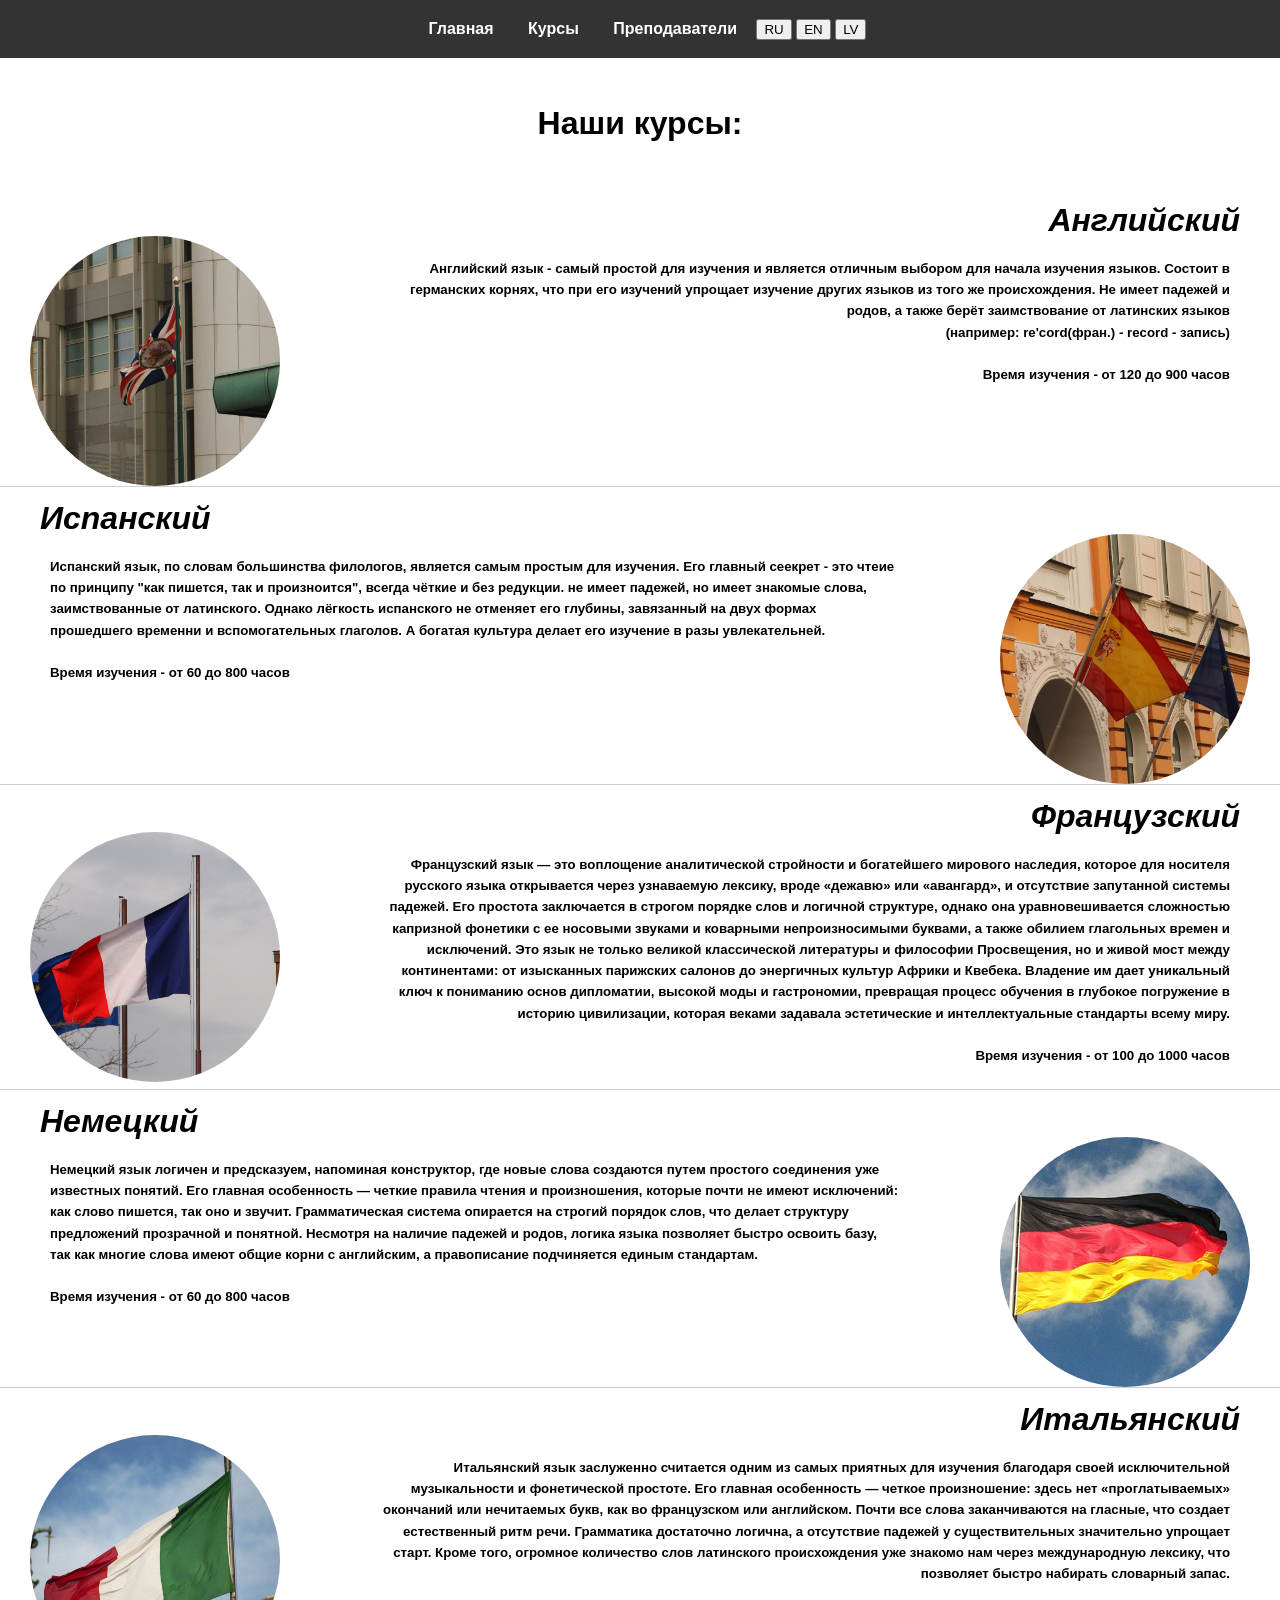
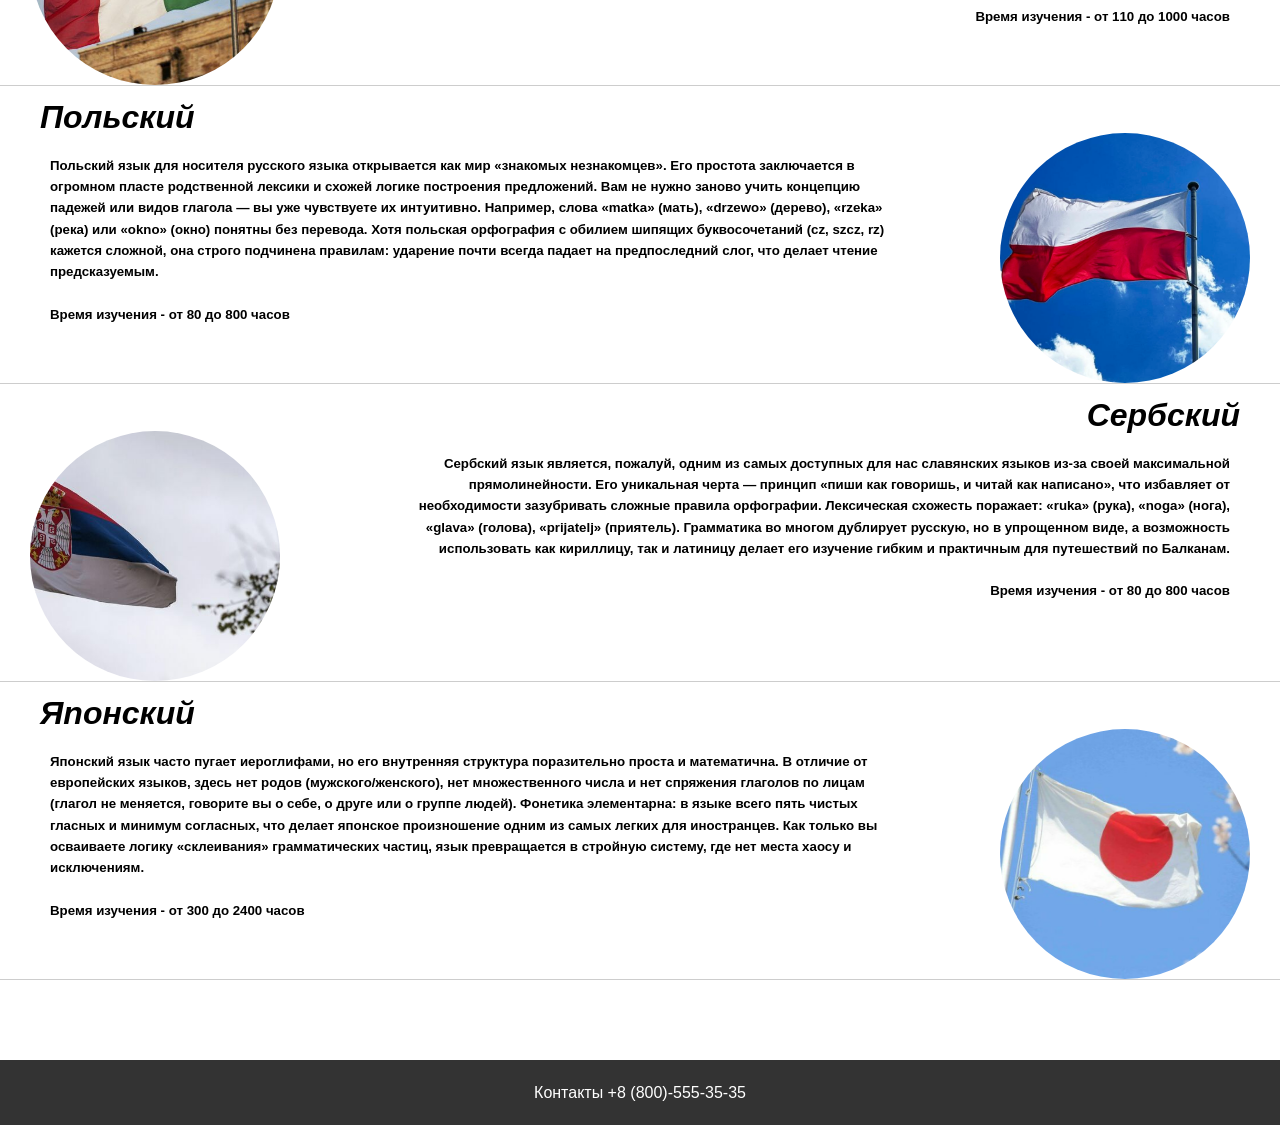
==== courses.html @ d9ff4a25 "new js files" ====
<!DOCTYPE html>
<html lang="en">
<head>
    <meta charset="UTF-8">
    <title>Курсы</title>
    <link rel="stylesheet" href="styles/style.css">
</head>
<body>
    <script src="lang.js"></script>
    <header>
            <a href="index.html" data-lang-key="main">Главная</a>
            <a href="courses.html" data-lang-key="courses">Курсы</a>
            <a href="teachers.html" data-lang-key="teach">Преподаватели</a>
            <button onclick="changeLanguage('ru')">RU</button>
            <button onclick="changeLanguage('en')">EN</button>
            <button onclick="changeLanguage('lv')">LV</button>
    </header>
    <div class="mainCourse">
        <h1 data-lang-key="our_course">Наши курсы:</h1>

        <div class="course-lang">
            <p class="eng-para" data-lang-key="eng_c">Английский</p>
            <div class="r-img-flag">
                <img src="styles/britain-flag.jpg">
                <h5>Английский язык - самый простой для изучения и является отличным выбором для начала изучения языков. Состоит в германских корнях, что при его изучений упрощает изучение других языков из того же происхождения. Не имеет падежей и родов, а также берёт заимствование от латинских языков<br>(например: re'cord(фран.) - record - запись) 
                    <br><br>Время изучения - от 120 до 900 часов
                </h5>
            </div>
        </div>

        <div class="course-lang">
            <p class="span-para" data-lang-key="spa_c">Испанский</p>
            <div class="l-img-flag">
                <h5>Испанский язык, по словам большинства филологов, является самым простым для изучения. Его главный сеекрет - это чтеие по принципу "как пишется, так и произноится", всегда чёткие и без редукции. не имеет падежей, но имеет знакомые слова, заимствованные от латинского. Однако лёгкость испанского не отменяет его глубины, завязанный на двух формах прошедшего временни и вспомогательных глаголов. А богатая культура делает его изучение в разы увлекательней.
                    <br><br> Время изучения - от 60 до 800 часов 
                </h5>
                <img src="styles/spain-flag.jpg">
            </div>
        </div>

        <div class="course-lang">
            <p class="eng-para" data-lang-key="fra_c">Французский</p>
            <div class="r-img-flag">
                <img src="styles/french-flag.jpg">
                <h5>Французский язык — это воплощение аналитической стройности и богатейшего мирового наследия, которое для носителя русского языка открывается через узнаваемую лексику, вроде «дежавю» или «авангард», и отсутствие запутанной системы падежей. Его простота заключается в строгом порядке слов и логичной структуре, однако она уравновешивается сложностью капризной фонетики с ее носовыми звуками и коварными непроизносимыми буквами, а также обилием глагольных времен и исключений. Это язык не только великой классической литературы и философии Просвещения, но и живой мост между континентами: от изысканных парижских салонов до энергичных культур Африки и Квебека. Владение им дает уникальный ключ к пониманию основ дипломатии, высокой моды и гастрономии, превращая процесс обучения в глубокое погружение в историю цивилизации, которая веками задавала эстетические и интеллектуальные стандарты всему миру.
                    <br><br>Время изучения - от 100 до 1000 часов
                </h5>
            </div>
        </div>
<!-- добавленны фото и описание -Бодя -->
                <div class="course-lang">
            <p class="span-para" data-lang-key="ger_c">Немецкий</p>
            <div class="l-img-flag">
                <h5>Немецкий язык логичен и предсказуем, напоминая конструктор, где новые слова создаются путем простого соединения уже известных понятий. Его главная особенность — четкие правила чтения и произношения, которые почти не имеют исключений: как слово пишется, так оно и звучит. Грамматическая система опирается на строгий порядок слов, что делает структуру предложений прозрачной и понятной. Несмотря на наличие падежей и родов, логика языка позволяет быстро освоить базу, так как многие слова имеют общие корни с английским, а правописание подчиняется единым стандартам.
                    <br><br> Время изучения - от 60 до 800 часов 
                </h5>
                <img src="styles/german-flag.jpg">
            </div>
        </div>

        <div class="course-lang">
            <p class="eng-para" data-lang-key="ita_c">Итальянский</p>
            <div class="r-img-flag">
                <img src="styles/italian-flag.jpg">
                <h5>Итальянский язык заслуженно считается одним из самых приятных для изучения благодаря своей исключительной музыкальности и фонетической простоте. Его главная особенность — четкое произношение: здесь нет «проглатываемых» окончаний или нечитаемых букв, как во французском или английском. Почти все слова заканчиваются на гласные, что создает естественный ритм речи. Грамматика достаточно логична, а отсутствие падежей у существительных значительно упрощает старт. Кроме того, огромное количество слов латинского происхождения уже знакомо нам через международную лексику, что позволяет быстро набирать словарный запас.
                    <br><br>Время изучения - от 110 до 1000 часов
                </h5>
            </div>
        </div>
                </div>

                <div class="course-lang">
            <p class="span-para" data-lang-key="pol_c">Польский</p>
            <div class="l-img-flag">
                <h5>Польский язык для носителя русского языка открывается как мир «знакомых незнакомцев». Его простота заключается в огромном пласте родственной лексики и схожей логике построения предложений. Вам не нужно заново учить концепцию падежей или видов глагола — вы уже чувствуете их интуитивно. Например, слова «matka» (мать), «drzewo» (дерево), «rzeka» (река) или «okno» (окно) понятны без перевода. Хотя польская орфография с обилием шипящих буквосочетаний (cz, szcz, rz) кажется сложной, она строго подчинена правилам: ударение почти всегда падает на предпоследний слог, что делает чтение предсказуемым.
                    <br><br> Время изучения - от 80 до 800 часов 
                </h5>
                <img src="styles/polish-flag.jpg">
            </div>
        </div>

                <div class="course-lang">
            <p class="eng-para" data-lang-key="ser_c">Сербский</p>
            <div class="r-img-flag">
                <img src="styles/serbian-flag.jpg">
                <h5>Сербский язык является, пожалуй, одним из самых доступных для нас славянских языков из-за своей максимальной прямолинейности. Его уникальная черта — принцип «пиши как говоришь, и читай как написано», что избавляет от необходимости зазубривать сложные правила орфографии. Лексическая схожесть поражает: «ruka» (рука), «noga» (нога), «glava» (голова), «prijatelj» (приятель). Грамматика во многом дублирует русскую, но в упрощенном виде, а возможность использовать как кириллицу, так и латиницу делает его изучение гибким и практичным для путешествий по Балканам.
                    <br><br>Время изучения - от 80 до 800 часов
                </h5>
            </div>
        </div>

        <div class="course-lang">
            <p class="span-para" data-lang-key="jap_c">Японский</p>
            <div class="l-img-flag">
                <h5>Японский язык часто пугает иероглифами, но его внутренняя структура поразительно проста и математична. В отличие от европейских языков, здесь нет родов (мужского/женского), нет множественного числа и нет спряжения глаголов по лицам (глагол не меняется, говорите вы о себе, о друге или о группе людей). Фонетика элементарна: в языке всего пять чистых гласных и минимум согласных, что делает японское произношение одним из самых легких для иностранцев. Как только вы осваиваете логику «склеивания» грамматических частиц, язык превращается в стройную систему, где нет места хаосу и исключениям.
                    <br><br> Время изучения - от 300 до 2400 часов 
                </h5>
                <img src="styles/japan-flag.jpg">
            </div>
        </div>
    </div>

    <footer data-lang-key="contact">
        Контакты +8 (800)-555-35-35
    </footer>
</body>
</html>
---- styles/style.css ----
/* Базовые настройки */
body {
  font-family: "Segoe UI", Tahoma, Geneva, Verdana, sans-serif;
  margin: 0;
  line-height: 1.6;
}

/* Шапка */
header {
  background-color: #333;
  padding: 1rem;
  text-align: center;
}

header a {
  color: white;
  text-decoration: none;
  margin: 0 15px;
  font-weight: bold;
}

header a:hover {
  color: #ffcc00; /* Цвет при наведении */
}

/* Заголовок */
h1 {
  text-align: center;
  margin: 40px 0;
}

/* Сетка курсов */
main {
  max-width: 1200px;
  margin: 0 auto;
  padding: 20px;
}

.main-courses {
  display: grid;
  /* repeat(auto-fit...) — это круто, но добавим управление высотой строк */
  grid-template-columns: repeat(auto-fit, minmax(250px, 1fr)); 
  grid-auto-rows: 1fr; /* Это заставит все карточки в ряду быть одной высоты */
  gap: 20px;
  margin-bottom: 20px;
}

.course {
  background: #f4f4f4;
  border: 1px solid #ddd;
  border-radius: 8px;
  padding: 20px;
  text-align: center;
  transition: transform 0.2s;
  display: flex;
  flex-direction: column;
}

.course:hover {
  transform: translateY(-5px);
  box-shadow: 0 5px 15px rgba(0, 0, 0, 0.1);
}

/* класс кнопок смены языка(не используется) -Бодя*/

/* .langs {
  text-align: right;
} */

/* Футер */
footer {
  background: #333;
  color: white;
  text-align: center;
  padding: 20px;
  margin-top: 80px;
}

/* Контейнер для всех учителей */
.course-teachers {
  display: flex;
  flex-wrap: wrap; /* Чтобы карточки переносились на новую строку */
  justify-content: center;
  gap: 30px;
  padding: 20px;
}

/* Сама карточка */
.teacher {
  background: #fff;
  border: 1px solid #eee;
  border-radius: 12px;
  width: 280px;
  overflow: hidden; /* Чтобы скруглить углы у картинки внутри */
  box-shadow: 0 4px 6px rgba(0, 0, 0, 0.05);
  text-align: center;
  transition: 0.3s;
}

.teacher:hover {
  box-shadow: 0 10px 20px rgba(0, 0, 0, 0.1);
}

/* использовался такой атрибут для фотографии преподавателей -Бодя */
.teacher-photo img {
  width: 170px;
  height: 170px;
  margin-top: 20px;
  border-radius: 50%;
  object-fit: cover;
}

.teacher-info {
  padding: 15px;
}

.specialty {
  color: #007bff;
  font-weight: bold;
  margin: 5px 0;
}
/* описание преподавателя -Бодя */
.bio {
  margin-bottom: 10px;
  font-size: 11pt;
}

/* доп. информация(стаж) -Бодя */
.add-bio{
  color: #7c7c7c;
  font-size: 10pt;
  font-style: italic;
  margin-bottom: 20px;
}
.btn-contact {
  background-color: #333;
  color: white;
  border: none;
  padding: 10px 20px;
  border-radius: 5px;
  cursor: pointer;
  margin-top: 10px;
  background-color: #ffffff;
}

.btn-contact:hover {
  background-color: #555;
}

.course-button {
  margin-top: auto;
  align-self: center; 
  display: inline-block; 
  padding: 10px 20px;
  box-shadow: 5px 5px 5px rgba(0, 0, 0, 0.3);
}

.r-img-flag img{
  width: 250px;
  height: 250px;
  border-radius: 200px;
  object-fit: cover;
}

.l-img-flag img{
  width: 250px;
  height: 250px;
  border-radius: 200px;
  object-fit: cover;
}


.eng-para{
  font: italic normal bold 32px/1 "Roboto", sans-serif;
  text-align: right;
  padding-right: 40px;
  margin: 0;
}

.r-img-flag {
  display:flex;
  padding-left: 30px;
}

.l-img-flag {
  display: flex;
  justify-content: flex-end;
  padding-right: 30px;
}

.r-img-flag h5{
  padding: 0px 50px 0px 100px;
  text-align: right;
  
}

.l-img-flag h5{
  padding: 0px 100px 0px 50px;
  text-align: left;
}

.span-para{  
  font: italic normal bold 32px/1 "Roboto", sans-serif;
  text-align: left;
  padding-left: 40px;
  margin: 0;
}

.course-lang{
  padding: bottom 15px;
  padding-top: 15px;
  border-bottom: 1px solid #cdcdcd;
  transform: scale(1);
  transition: 0.5s;
}
.course-lang:hover{
  border-bottom: 1px solid white;
  transform: scale(0.97);
}
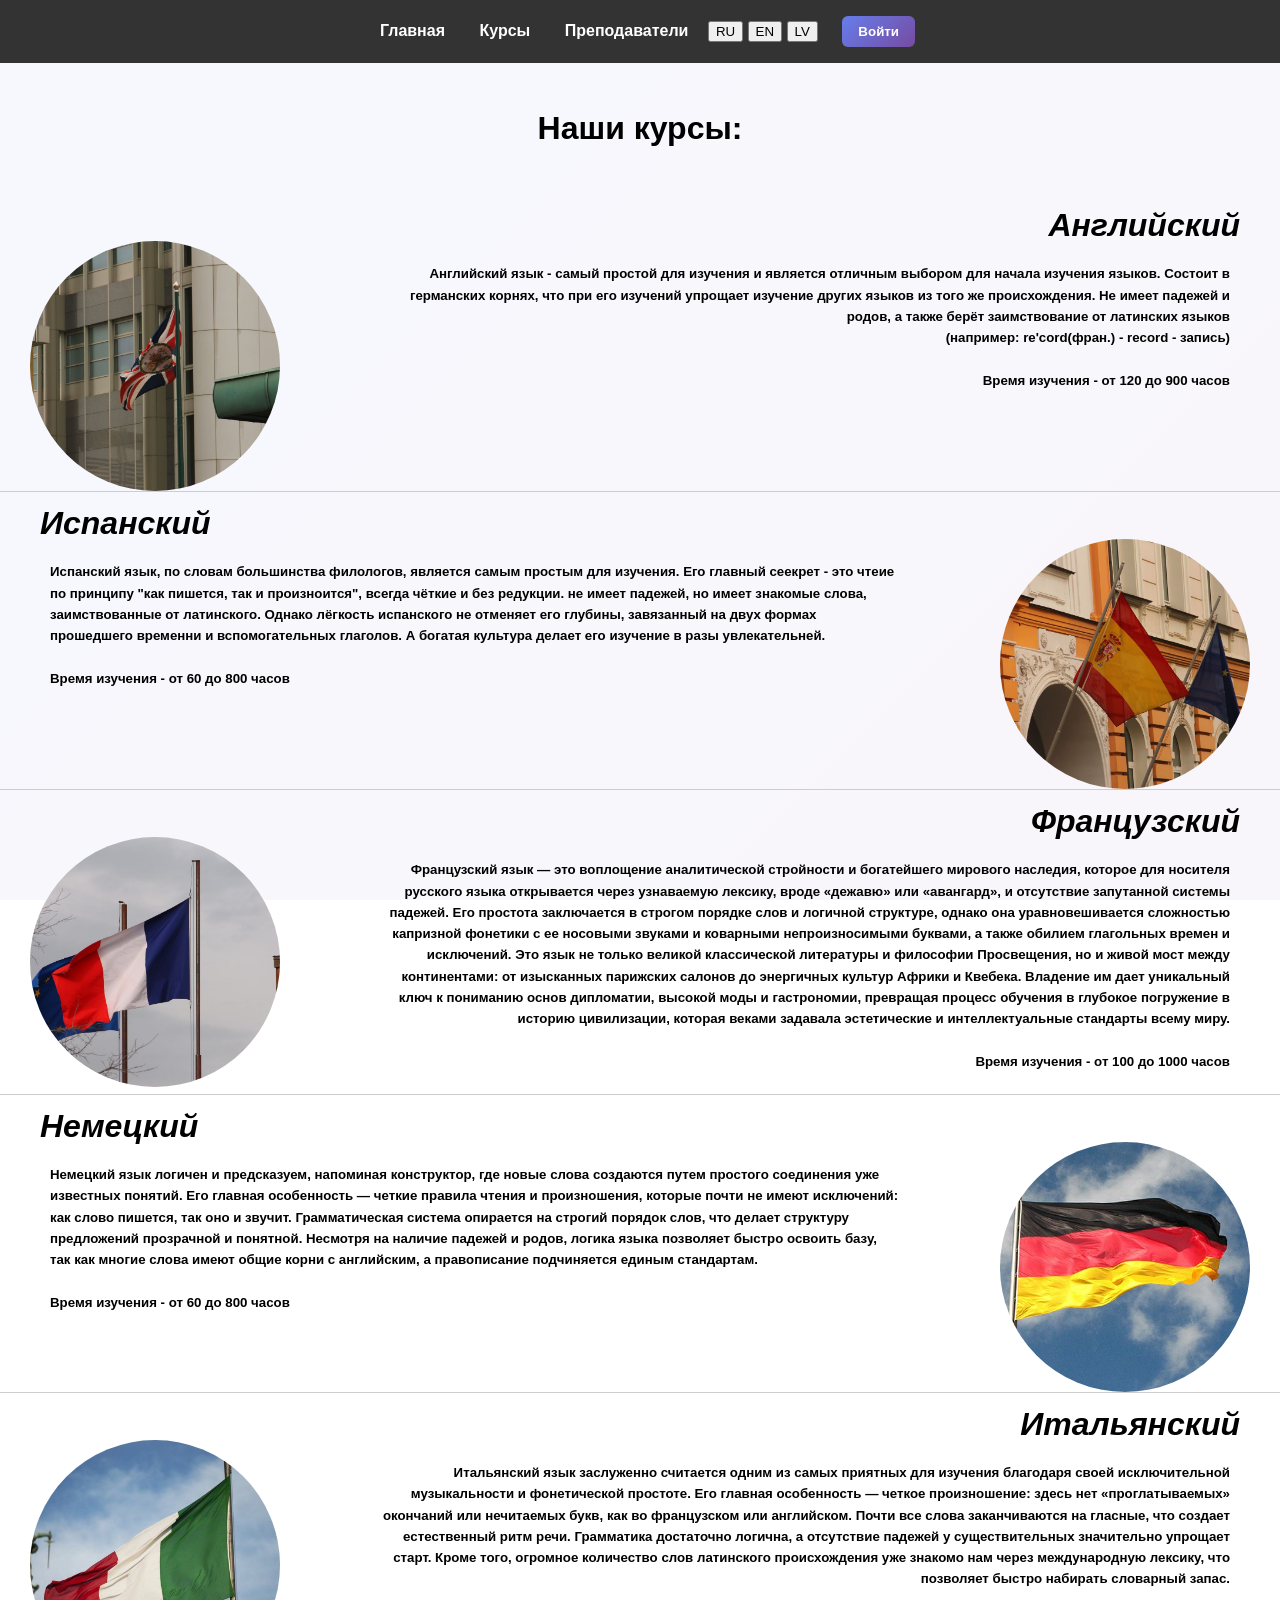
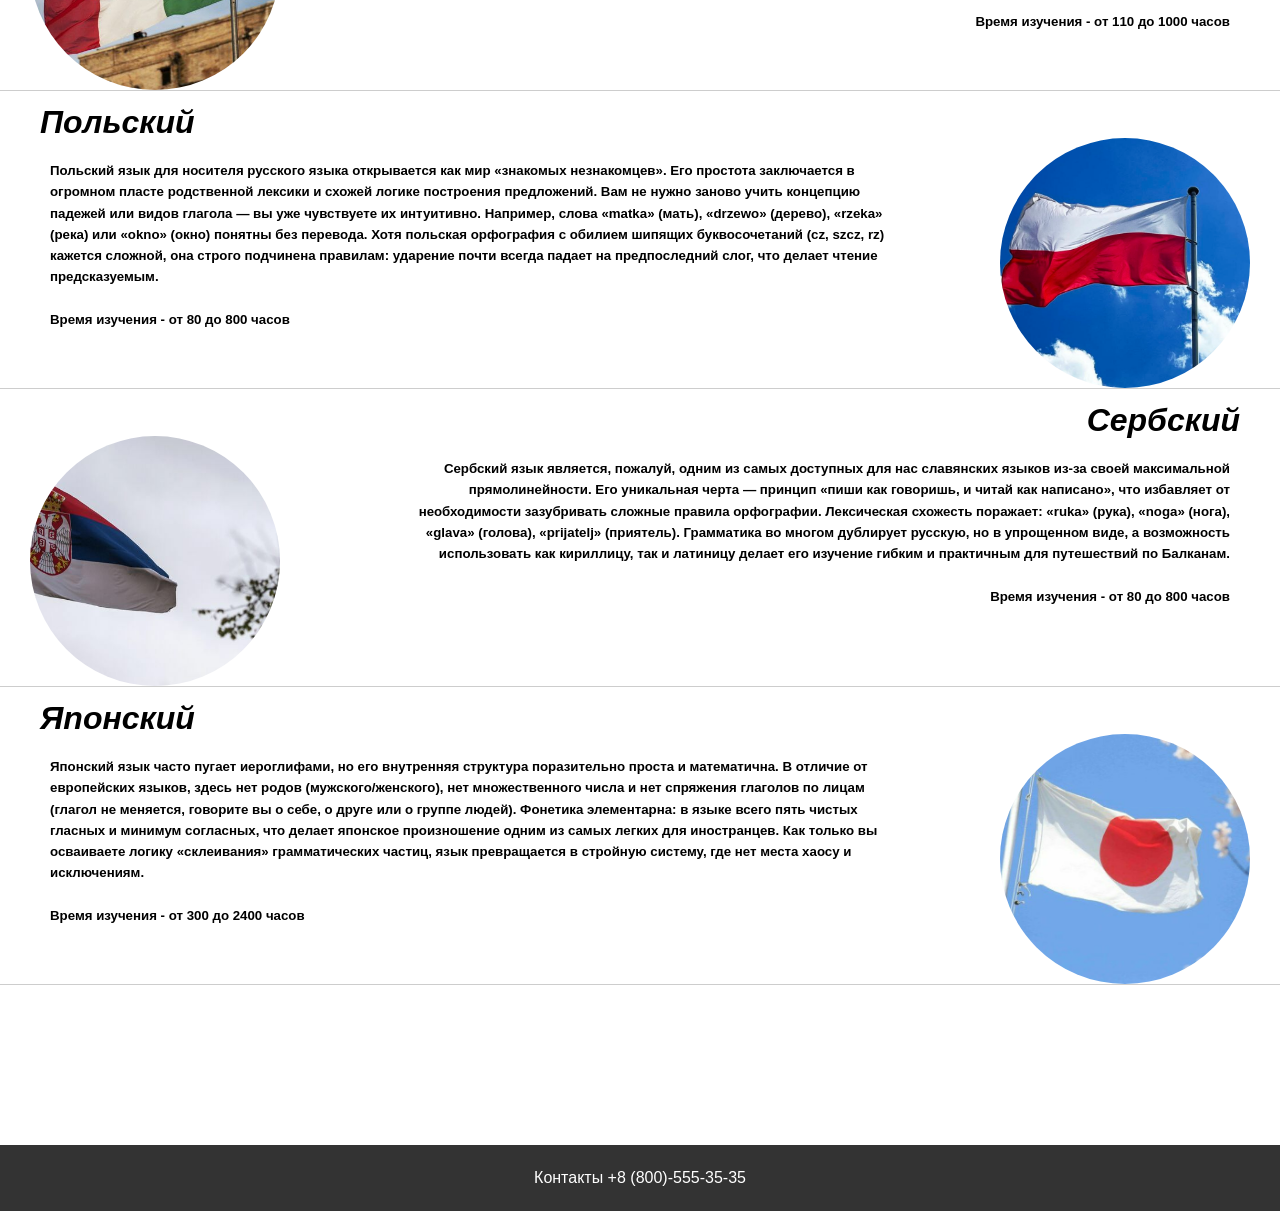
==== commit 4a209533: "Merge pull request #1 from Sel1vanov/регистрация-на-json-66036 Update" ====
--- a/courses.html
+++ b/courses.html
@@ -6,6 +6,7 @@
     <link rel="stylesheet" href="styles/style.css">
 </head>
 <body>
+    <div class="page-content">
     <script src="lang.js"></script>
     <header>
             <a href="index.html" data-lang-key="main">Главная</a>
@@ -103,5 +104,10 @@
     <footer data-lang-key="contact">
         Контакты +8 (800)-555-35-35
     </footer>
+    </div>
+    
+    <!-- Подключение скриптов авторизации -->
+    <script src="auth.js"></script>
+    <script src="modal.js"></script>
 </body>
 </html>
--- a/styles/style.css
+++ b/styles/style.css
@@ -3,6 +3,16 @@
   font-family: "Segoe UI", Tahoma, Geneva, Verdana, sans-serif;
   margin: 0;
   line-height: 1.6;
+  min-height: 100vh;
+  background: linear-gradient(135deg, #667eea 0%, #764ba2 100%);
+  background-attachment: fixed;
+}
+
+/* Контейнер для контента поверх градиента */
+.page-content {
+  background: rgba(255, 255, 255, 0.95);
+  min-height: 100vh;
+  padding-bottom: 80px;
 }
 
 /* Шапка */
@@ -213,6 +223,155 @@
   transform: scale(1);
   transition: 0.5s;
 }
+/* модальное окно */
+.modal-overlay {
+  display: none;
+  position: fixed;
+  top: 0;
+  left: 0;
+  width: 100%;
+  height: 100%;
+  background: rgba(0, 0, 0, 0.6);
+  z-index: 1000;
+  justify-content: center;
+  align-items: center;
+}
+
+.modal-overlay.active {
+  display: flex;
+}
+
+.modal-window {
+  background: white;
+  padding: 40px;
+  border-radius: 12px;
+  box-shadow: 0 10px 30px rgba(0, 0, 0, 0.3);
+  max-width: 400px;
+  width: 90%;
+  position: relative;
+}
+
+.modal-close {
+  position: absolute;
+  top: 15px;
+  right: 15px;
+  background: none;
+  border: none;
+  font-size: 24px;
+  cursor: pointer;
+  color: #666;
+}
+
+.modal-close:hover {
+  color: #333;
+}
+
+.modal-window h2 {
+  margin-top: 0;
+  text-align: center;
+  color: #333;
+}
+
+.auth-form {
+  display: flex;
+  flex-direction: column;
+  gap: 15px;
+}
+
+.auth-form input {
+  padding: 12px 15px;
+  border: 1px solid #ddd;
+  border-radius: 6px;
+  font-size: 14px;
+}
+
+.auth-form input:focus {
+  outline: none;
+  border-color: #667eea;
+  box-shadow: 0 0 0 2px rgba(102, 126, 234, 0.2);
+}
+
+.auth-form button {
+  background: linear-gradient(135deg, #667eea 0%, #764ba2 100%);
+  color: white;
+  border: none;
+  padding: 12px;
+  border-radius: 6px;
+  font-size: 16px;
+  font-weight: bold;
+  cursor: pointer;
+  transition: transform 0.2s, box-shadow 0.2s;
+}
+
+.auth-form button:hover {
+  transform: translateY(-2px);
+  box-shadow: 0 5px 15px rgba(102, 126, 234, 0.4);
+}
+
+.auth-toggle {
+  text-align: center;
+  margin-top: 15px;
+  color: #666;
+}
+
+.auth-toggle a {
+  color: #667eea;
+  text-decoration: none;
+  font-weight: bold;
+  cursor: pointer;
+}
+
+.auth-toggle a:hover {
+  text-decoration: underline;
+}
+
+.user-info {
+  display: none;
+  text-align: center;
+  padding: 20px;
+}
+
+.user-info.active {
+  display: block;
+}
+
+.user-info p {
+  margin: 10px 0;
+  color: #333;
+}
+
+.logout-btn {
+  background: #e74c3c;
+  color: white;
+  border: none;
+  padding: 10px 20px;
+  border-radius: 6px;
+  cursor: pointer;
+  margin-top: 10px;
+}
+
+.logout-btn:hover {
+  background: #c0392b;
+}
+
+.error-message {
+  color: #e74c3c;
+  font-size: 13px;
+  text-align: center;
+  display: none;
+}
+
+.error-message.visible {
+  display: block;
+}
+
+.success-message {
+  color: #27ae60;
+  font-size: 13px;
+  text-align: center;
+  display: none;
+}
+
 .course-lang:hover{
   border-bottom: 1px solid white;
   transform: scale(0.97);
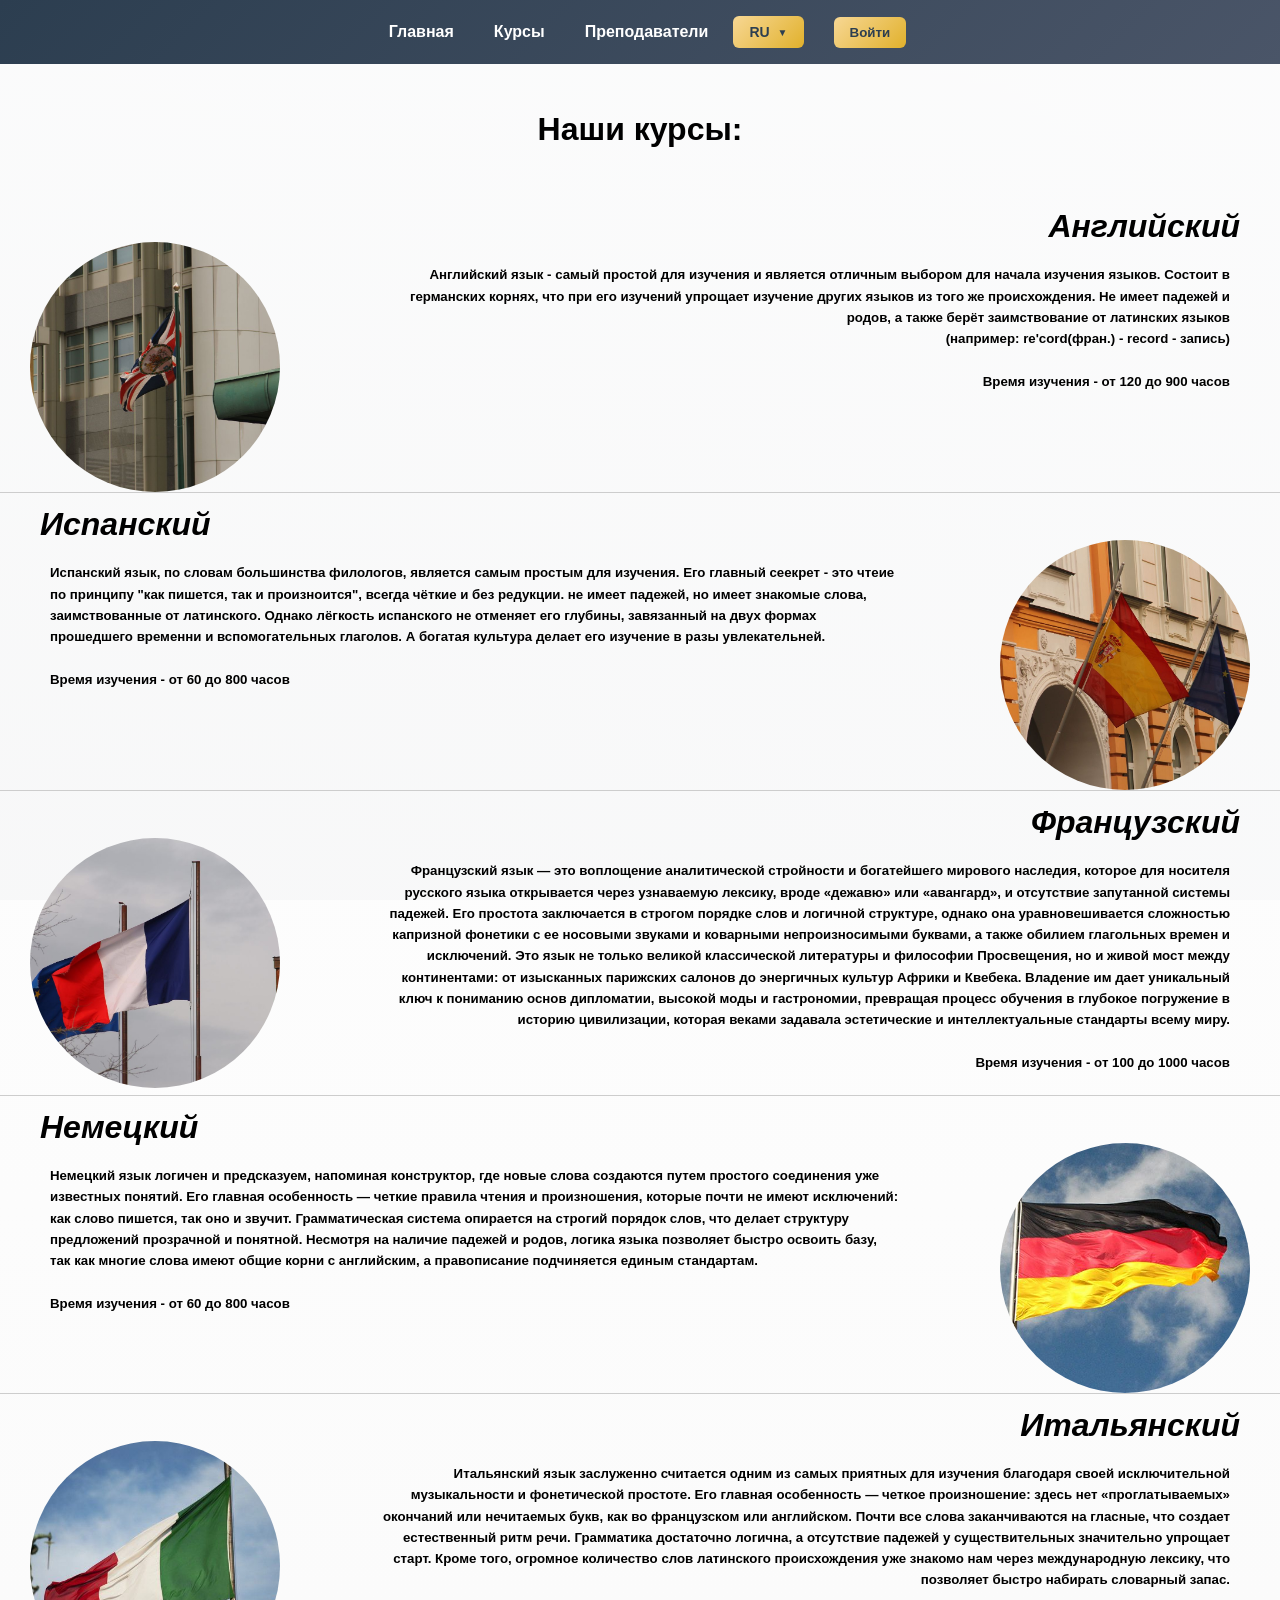
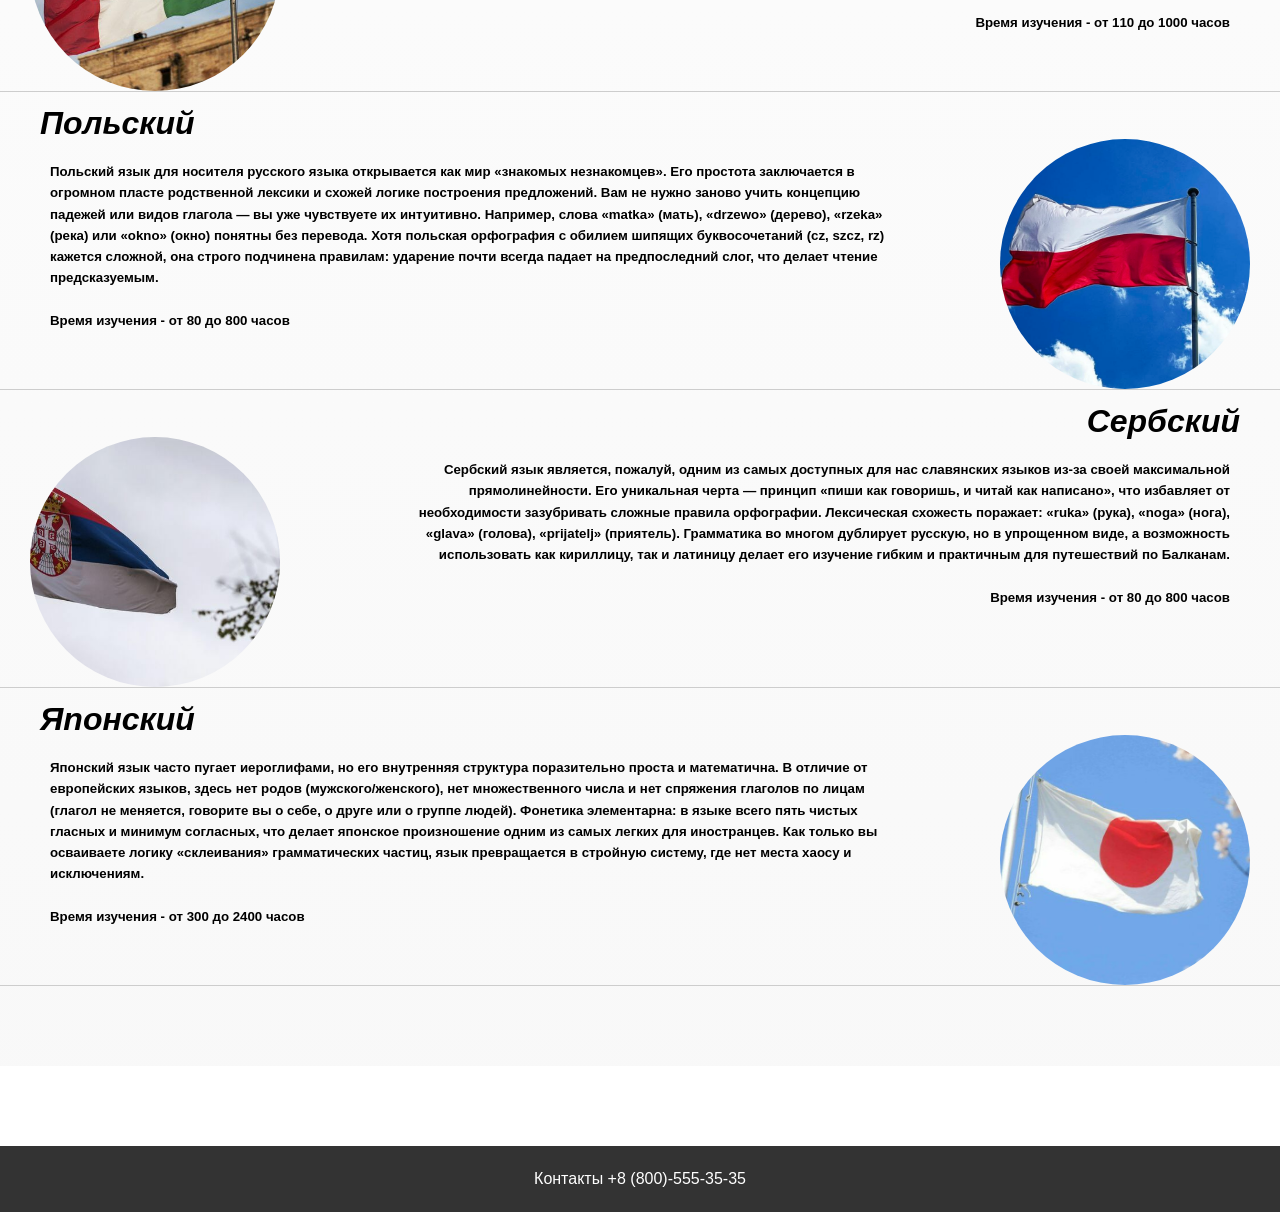
==== commit 5b5fb304: "Merge pull request #2 from Sel1vanov/регистрация-на-json-66036 Update 2" ====
--- a/courses.html
+++ b/courses.html
@@ -12,9 +12,18 @@
             <a href="index.html" data-lang-key="main">Главная</a>
             <a href="courses.html" data-lang-key="courses">Курсы</a>
             <a href="teachers.html" data-lang-key="teach">Преподаватели</a>
-            <button onclick="changeLanguage('ru')">RU</button>
-            <button onclick="changeLanguage('en')">EN</button>
-            <button onclick="changeLanguage('lv')">LV</button>
+            
+            <!-- Выпадающий список языков -->
+            <div class="lang-dropdown" id="langDropdown">
+                <button class="lang-dropdown-btn" onclick="toggleLangDropdown()">
+                    <span id="currentLang">RU</span>
+                </button>
+                <div class="lang-dropdown-menu">
+                    <button onclick="changeLanguage('ru')" class="lang-option active" data-lang="ru">Русский</button>
+                    <button onclick="changeLanguage('en')" class="lang-option" data-lang="en">English</button>
+                    <button onclick="changeLanguage('lv')" class="lang-option" data-lang="lv">Latviešu</button>
+                </div>
+            </div>
     </header>
     <div class="mainCourse">
         <h1 data-lang-key="our_course">Наши курсы:</h1>
--- a/styles/style.css
+++ b/styles/style.css
@@ -4,22 +4,28 @@
   margin: 0;
   line-height: 1.6;
   min-height: 100vh;
-  background: linear-gradient(135deg, #667eea 0%, #764ba2 100%);
+  background: linear-gradient(135deg, #2c3e50 0%, #4a5568 50%, #718096 100%);
   background-attachment: fixed;
+  background-size: cover;
 }
 
 /* Контейнер для контента поверх градиента */
 .page-content {
-  background: rgba(255, 255, 255, 0.95);
+  background: linear-gradient(to bottom, rgba(255, 255, 255, 0.98) 0%, rgba(248, 248, 248, 0.95) 100%);
   min-height: 100vh;
   padding-bottom: 80px;
 }
 
 /* Шапка */
 header {
-  background-color: #333;
+  background: linear-gradient(135deg, #2c3e50 0%, #4a5568 100%);
   padding: 1rem;
   text-align: center;
+  display: flex;
+  justify-content: center;
+  align-items: center;
+  flex-wrap: wrap;
+  gap: 10px;
 }
 
 header a {
@@ -27,10 +33,111 @@
   text-decoration: none;
   margin: 0 15px;
   font-weight: bold;
+  transition: color 0.3s ease;
 }
 
 header a:hover {
-  color: #ffcc00; /* Цвет при наведении */
+  color: #f7d794; /* Золотисто-желтый цвет при наведении */
+}
+
+/* Контейнер для языкового селектора */
+.lang-selector-container {
+  position: relative;
+  margin-left: 20px;
+}
+
+/* Стиль для выпадающего списка языков */
+.lang-dropdown {
+  position: relative;
+  display: inline-block;
+}
+
+.lang-dropdown-btn {
+  background: linear-gradient(135deg, #f7d794 0%, #e1b12c 100%);
+  color: #2c3e50;
+  border: none;
+  padding: 8px 16px;
+  border-radius: 6px;
+  cursor: pointer;
+  font-weight: bold;
+  font-size: 14px;
+  transition: all 0.3s ease;
+  display: flex;
+  align-items: center;
+  gap: 8px;
+}
+
+.lang-dropdown-btn:hover {
+  background: linear-gradient(135deg, #e1b12c 0%, #f7d794 100%);
+  transform: translateY(-2px);
+  box-shadow: 0 4px 12px rgba(247, 215, 148, 0.4);
+}
+
+.lang-dropdown-btn::after {
+  content: '▼';
+  font-size: 10px;
+  transition: transform 0.3s ease;
+}
+
+.lang-dropdown.active .lang-dropdown-btn::after {
+  transform: rotate(180deg);
+}
+
+.lang-dropdown-menu {
+  display: none;
+  position: absolute;
+  top: 100%;
+  right: 0;
+  background: white;
+  min-width: 120px;
+  box-shadow: 0 8px 20px rgba(0, 0, 0, 0.2);
+  border-radius: 8px;
+  overflow: hidden;
+  z-index: 100;
+  margin-top: 5px;
+}
+
+.lang-dropdown.active .lang-dropdown-menu {
+  display: block;
+  animation: slideDown 0.3s ease;
+}
+
+@keyframes slideDown {
+  from {
+    opacity: 0;
+    transform: translateY(-10px);
+  }
+  to {
+    opacity: 1;
+    transform: translateY(0);
+  }
+}
+
+.lang-dropdown-menu button {
+  display: block;
+  width: 100%;
+  padding: 12px 16px;
+  background: none;
+  border: none;
+  text-align: left;
+  cursor: pointer;
+  font-size: 14px;
+  color: #2c3e50;
+  transition: background 0.2s ease;
+  border-bottom: 1px solid #f0f0f0;
+}
+
+.lang-dropdown-menu button:last-child {
+  border-bottom: none;
+}
+
+.lang-dropdown-menu button:hover {
+  background: linear-gradient(135deg, #f7d794 0%, #ffeaa7 100%);
+}
+
+.lang-dropdown-menu button.active {
+  background: linear-gradient(135deg, #2c3e50 0%, #4a5568 100%);
+  color: white;
 }
 
 /* Заголовок */
@@ -162,7 +269,20 @@
   align-self: center; 
   display: inline-block; 
   padding: 10px 20px;
-  box-shadow: 5px 5px 5px rgba(0, 0, 0, 0.3);
+  background: linear-gradient(135deg, #f7d794 0%, #e1b12c 100%);
+  color: #2c3e50;
+  border: none;
+  border-radius: 6px;
+  font-weight: bold;
+  cursor: pointer;
+  box-shadow: 0 4px 12px rgba(247, 215, 148, 0.3);
+  transition: all 0.3s ease;
+}
+
+.course-button:hover {
+  background: linear-gradient(135deg, #e1b12c 0%, #f7d794 100%);
+  transform: translateY(-2px);
+  box-shadow: 0 6px 16px rgba(247, 215, 148, 0.5);
 }
 
 .r-img-flag img{
@@ -287,12 +407,12 @@
 
 .auth-form input:focus {
   outline: none;
-  border-color: #667eea;
-  box-shadow: 0 0 0 2px rgba(102, 126, 234, 0.2);
+  border-color: #2c3e50;
+  box-shadow: 0 0 0 2px rgba(44, 62, 80, 0.2);
 }
 
 .auth-form button {
-  background: linear-gradient(135deg, #667eea 0%, #764ba2 100%);
+  background: linear-gradient(135deg, #2c3e50 0%, #4a5568 100%);
   color: white;
   border: none;
   padding: 12px;
@@ -305,7 +425,7 @@
 
 .auth-form button:hover {
   transform: translateY(-2px);
-  box-shadow: 0 5px 15px rgba(102, 126, 234, 0.4);
+  box-shadow: 0 5px 15px rgba(44, 62, 80, 0.4);
 }
 
 .auth-toggle {
@@ -315,7 +435,7 @@
 }
 
 .auth-toggle a {
-  color: #667eea;
+  color: #2c3e50;
   text-decoration: none;
   font-weight: bold;
   cursor: pointer;
@@ -323,6 +443,7 @@
 
 .auth-toggle a:hover {
   text-decoration: underline;
+  color: #e1b12c;
 }
 
 .user-info {
@@ -352,6 +473,25 @@
 
 .logout-btn:hover {
   background: #c0392b;
+}
+
+/* Кнопка авторизации в шапке */
+#headerAuthBtn {
+  margin-left: 20px;
+  padding: 8px 16px;
+  background: linear-gradient(135deg, #f7d794 0%, #e1b12c 100%);
+  color: #2c3e50;
+  border: none;
+  border-radius: 6px;
+  cursor: pointer;
+  font-weight: bold;
+  transition: all 0.3s ease;
+}
+
+#headerAuthBtn:hover {
+  background: linear-gradient(135deg, #e1b12c 0%, #f7d794 100%);
+  transform: translateY(-2px);
+  box-shadow: 0 4px 12px rgba(247, 215, 148, 0.4);
 }
 
 .error-message {
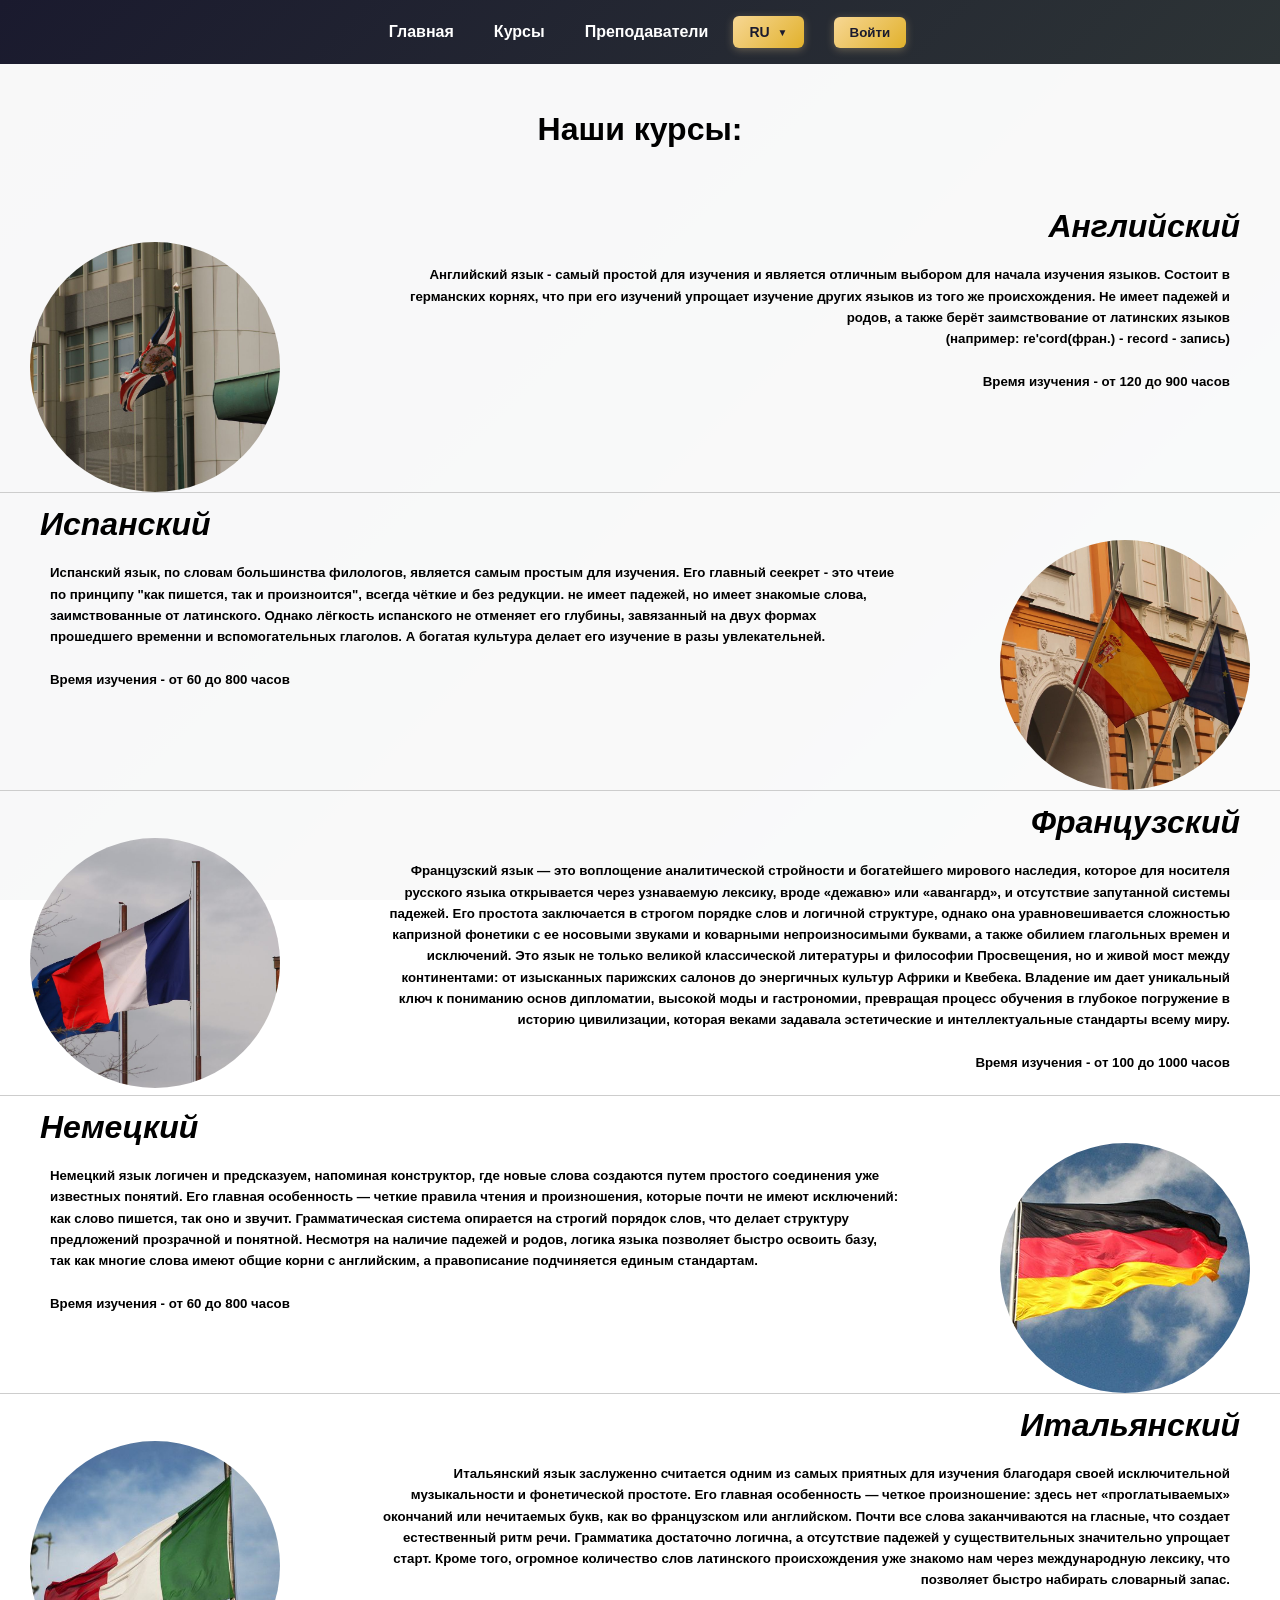
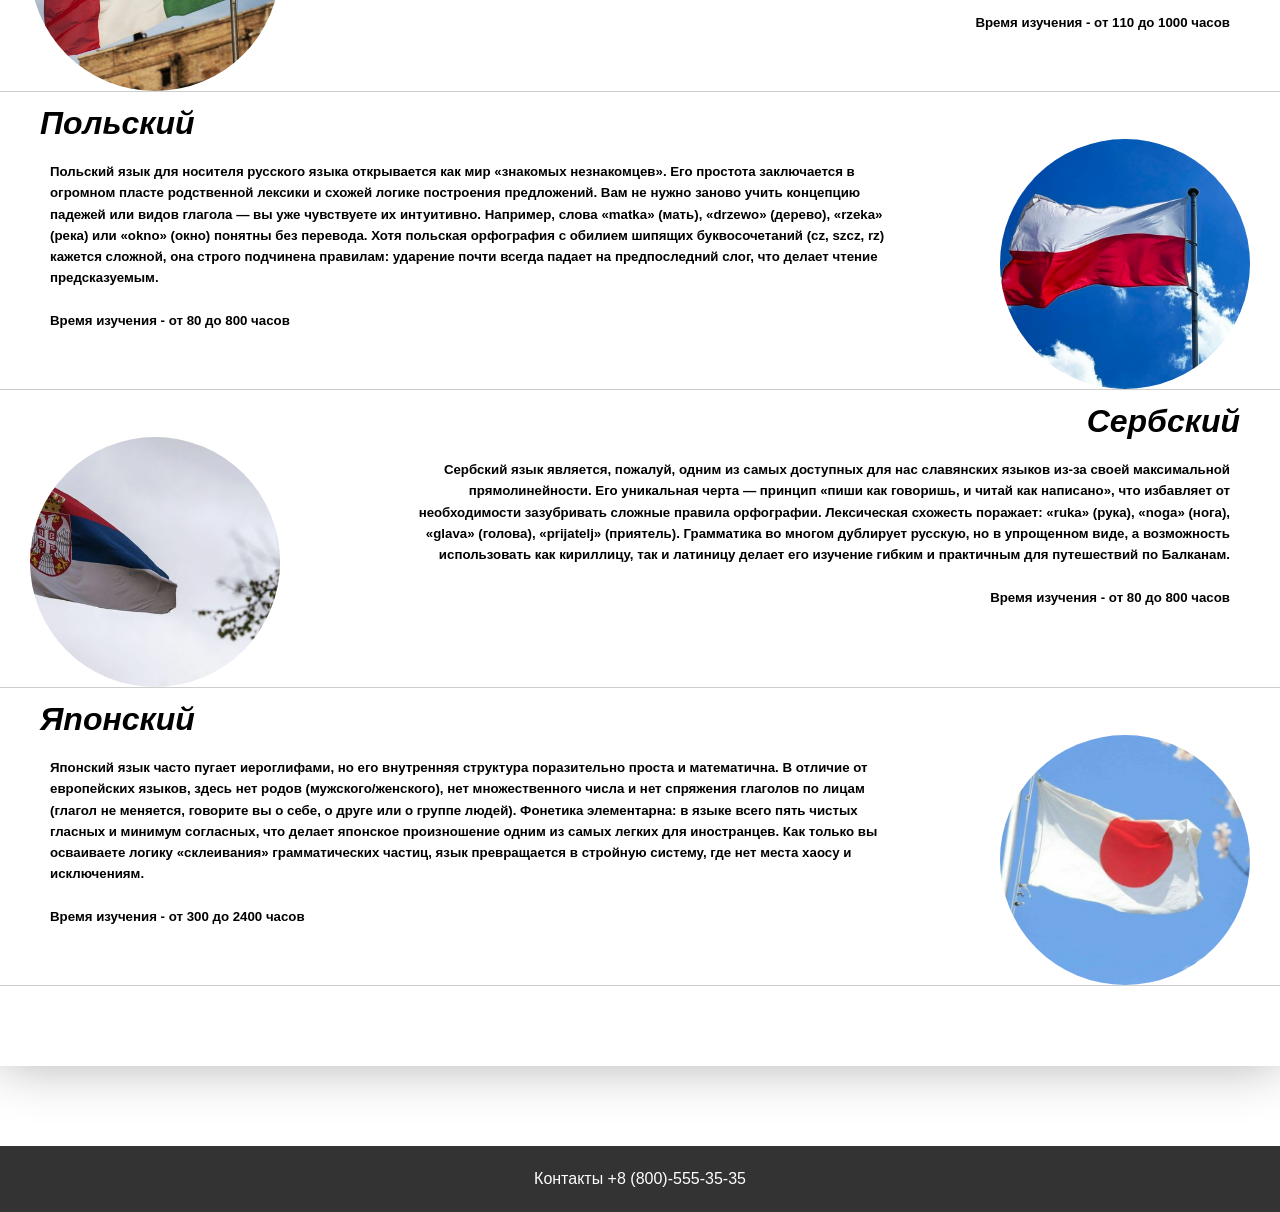
==== commit 1d927774: "update branch" ====
--- a/courses.html
+++ b/courses.html
@@ -115,6 +115,48 @@
     </footer>
     </div>
     
+    <!-- Модальное окно авторизации/регистрации -->
+    <div id="authModal" class="modal-overlay" onclick="handleModalClick(event)">
+        <div class="modal-window">
+            <button class="modal-close" onclick="closeAuthModal()">&times;</button>
+            <h2 id="modalTitle">Вход</h2>
+            
+            <!-- Форма входа -->
+            <form id="loginForm" class="auth-form" onsubmit="handleLogin(event)">
+                <input type="email" id="loginEmail" placeholder="Email" required>
+                <input type="password" id="loginPassword" placeholder="Пароль" required>
+                <button type="submit">Войти</button>
+                <div id="errorMessage" class="error-message"></div>
+                <div id="successMessage" class="success-message"></div>
+            </form>
+            
+            <!-- Форма регистрации -->
+            <form id="registerForm" class="auth-form" style="display: none;" onsubmit="handleRegister(event)">
+                <input type="text" id="registerName" placeholder="Ваше имя" required>
+                <input type="email" id="registerEmail" placeholder="Email" required>
+                <input type="password" id="registerPassword" placeholder="Пароль (мин. 6 символов)" required>
+                <input type="password" id="registerConfirmPassword" placeholder="Подтвердите пароль" required>
+                <button type="submit">Зарегистрироваться</button>
+                <div id="errorMessage" class="error-message"></div>
+                <div id="successMessage" class="success-message"></div>
+            </form>
+            
+            <!-- Информация о пользователе -->
+            <div id="userInfo" class="user-info">
+                <p><strong>Вы вошли как:</strong></p>
+                <p id="userName"></p>
+                <p id="userEmail" style="color: #666; font-size: 14px;"></p>
+                <button class="logout-btn" onclick="handleLogout()">Выйти</button>
+            </div>
+            
+            <!-- Переключатель между входом и регистрацией -->
+            <div class="auth-toggle" id="authToggle">
+                <span id="toggleText">Нет аккаунта?</span>
+                <a id="toggleLink" onclick="showRegister()">Зарегистрироваться</a>
+            </div>
+        </div>
+    </div>
+    
     <!-- Подключение скриптов авторизации -->
     <script src="auth.js"></script>
     <script src="modal.js"></script>
--- a/styles/style.css
+++ b/styles/style.css
@@ -4,21 +4,23 @@
   margin: 0;
   line-height: 1.6;
   min-height: 100vh;
-  background: linear-gradient(135deg, #2c3e50 0%, #4a5568 50%, #718096 100%);
+  /* Деловой градиент на фон всей страницы - сочетание с белым, серым и желтым */
+  background: linear-gradient(135deg, #1a1a2e 0%, #2d3436 50%, #636e72 100%);
   background-attachment: fixed;
   background-size: cover;
 }
 
 /* Контейнер для контента поверх градиента */
 .page-content {
-  background: linear-gradient(to bottom, rgba(255, 255, 255, 0.98) 0%, rgba(248, 248, 248, 0.95) 100%);
+  background: rgba(255, 255, 255, 0.97);
   min-height: 100vh;
   padding-bottom: 80px;
+  box-shadow: 0 0 50px rgba(0, 0, 0, 0.3);
 }
 
 /* Шапка */
 header {
-  background: linear-gradient(135deg, #2c3e50 0%, #4a5568 100%);
+  background: linear-gradient(135deg, #1a1a2e 0%, #2d3436 100%);
   padding: 1rem;
   text-align: center;
   display: flex;
@@ -54,7 +56,7 @@
 
 .lang-dropdown-btn {
   background: linear-gradient(135deg, #f7d794 0%, #e1b12c 100%);
-  color: #2c3e50;
+  color: #1a1a2e;
   border: none;
   padding: 8px 16px;
   border-radius: 6px;
@@ -65,12 +67,13 @@
   display: flex;
   align-items: center;
   gap: 8px;
+  box-shadow: 0 2px 8px rgba(247, 215, 148, 0.3);
 }
 
 .lang-dropdown-btn:hover {
   background: linear-gradient(135deg, #e1b12c 0%, #f7d794 100%);
   transform: translateY(-2px);
-  box-shadow: 0 4px 12px rgba(247, 215, 148, 0.4);
+  box-shadow: 0 4px 12px rgba(247, 215, 148, 0.5);
 }
 
 .lang-dropdown-btn::after {
@@ -133,10 +136,11 @@
 
 .lang-dropdown-menu button:hover {
   background: linear-gradient(135deg, #f7d794 0%, #ffeaa7 100%);
+  color: #1a1a2e;
 }
 
 .lang-dropdown-menu button.active {
-  background: linear-gradient(135deg, #2c3e50 0%, #4a5568 100%);
+  background: linear-gradient(135deg, #1a1a2e 0%, #2d3436 100%);
   color: white;
 }
 
@@ -270,7 +274,7 @@
   display: inline-block; 
   padding: 10px 20px;
   background: linear-gradient(135deg, #f7d794 0%, #e1b12c 100%);
-  color: #2c3e50;
+  color: #1a1a2e;
   border: none;
   border-radius: 6px;
   font-weight: bold;
@@ -407,12 +411,12 @@
 
 .auth-form input:focus {
   outline: none;
-  border-color: #2c3e50;
-  box-shadow: 0 0 0 2px rgba(44, 62, 80, 0.2);
+  border-color: #1a1a2e;
+  box-shadow: 0 0 0 2px rgba(26, 26, 46, 0.2);
 }
 
 .auth-form button {
-  background: linear-gradient(135deg, #2c3e50 0%, #4a5568 100%);
+  background: linear-gradient(135deg, #1a1a2e 0%, #2d3436 100%);
   color: white;
   border: none;
   padding: 12px;
@@ -425,7 +429,7 @@
 
 .auth-form button:hover {
   transform: translateY(-2px);
-  box-shadow: 0 5px 15px rgba(44, 62, 80, 0.4);
+  box-shadow: 0 5px 15px rgba(26, 26, 46, 0.4);
 }
 
 .auth-toggle {
@@ -480,18 +484,19 @@
   margin-left: 20px;
   padding: 8px 16px;
   background: linear-gradient(135deg, #f7d794 0%, #e1b12c 100%);
-  color: #2c3e50;
+  color: #1a1a2e;
   border: none;
   border-radius: 6px;
   cursor: pointer;
   font-weight: bold;
   transition: all 0.3s ease;
+  box-shadow: 0 2px 8px rgba(247, 215, 148, 0.3);
 }
 
 #headerAuthBtn:hover {
   background: linear-gradient(135deg, #e1b12c 0%, #f7d794 100%);
   transform: translateY(-2px);
-  box-shadow: 0 4px 12px rgba(247, 215, 148, 0.4);
+  box-shadow: 0 4px 12px rgba(247, 215, 148, 0.5);
 }
 
 .error-message {
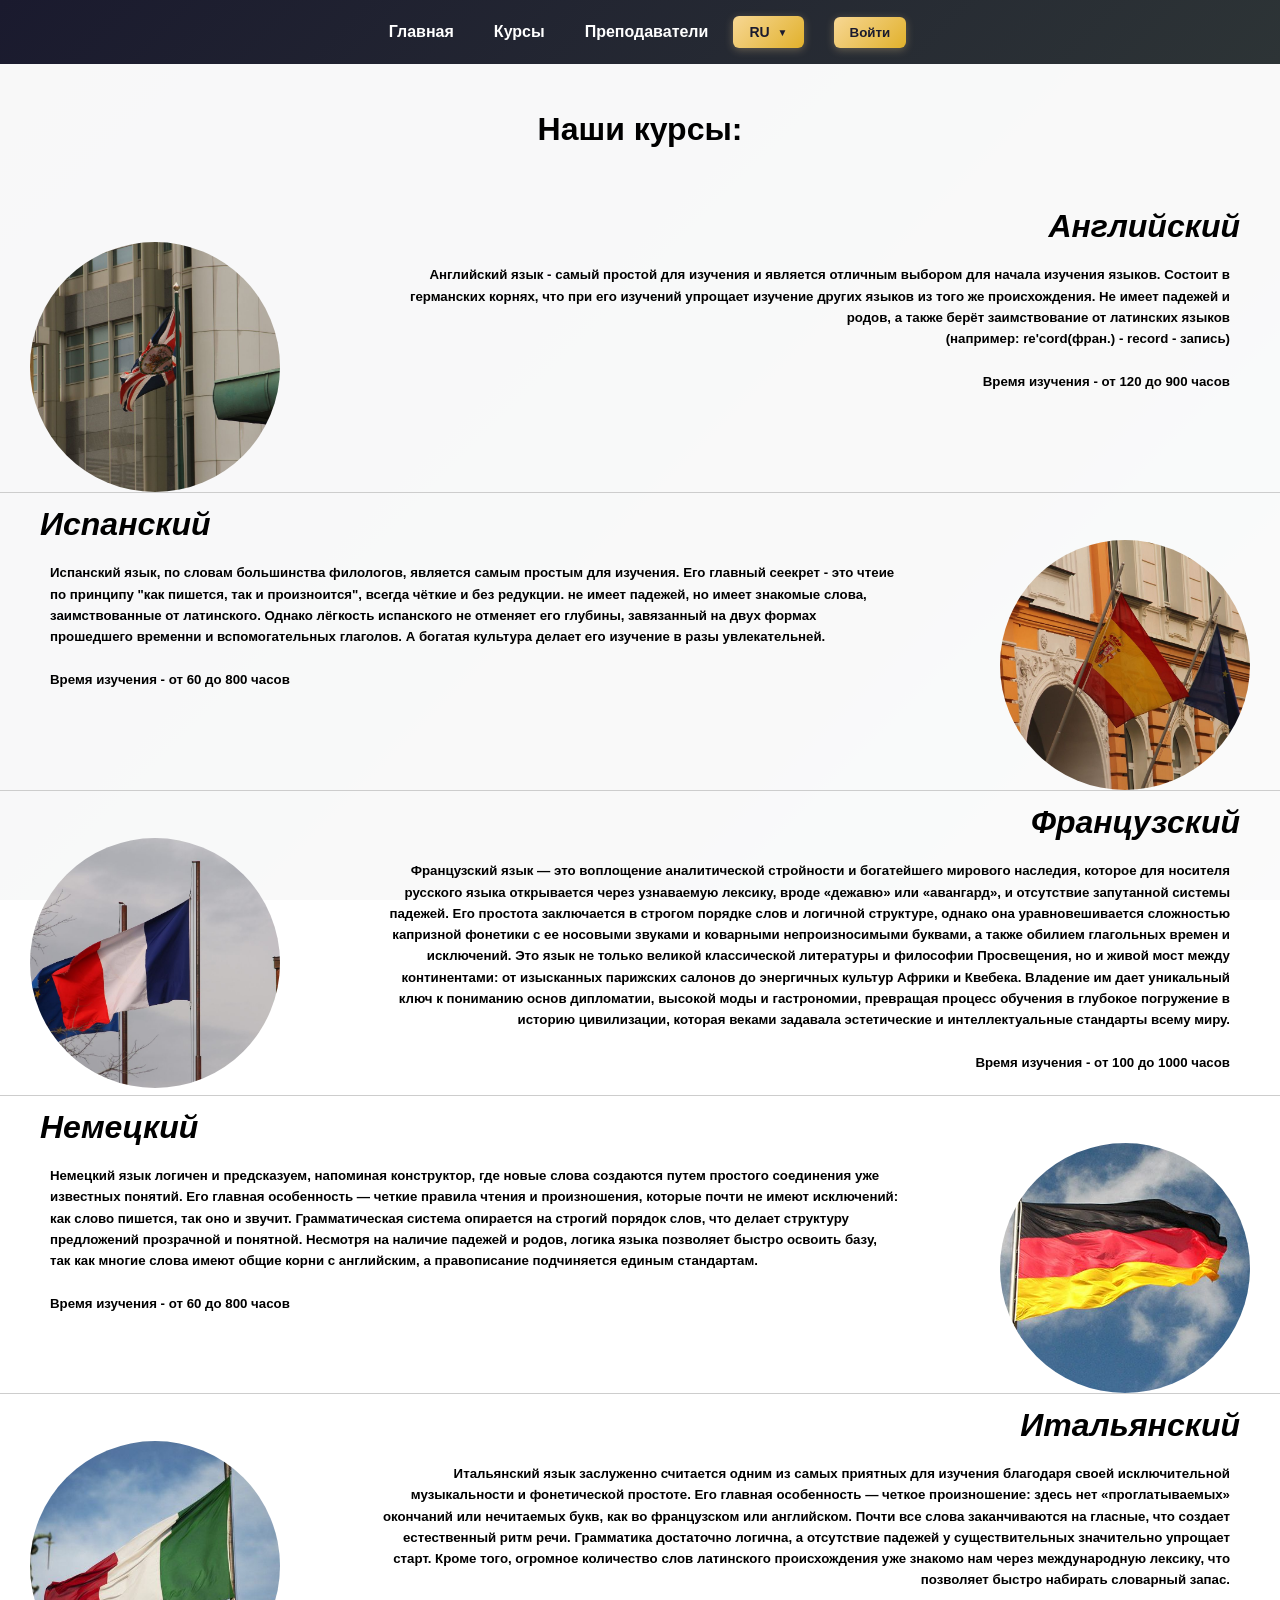
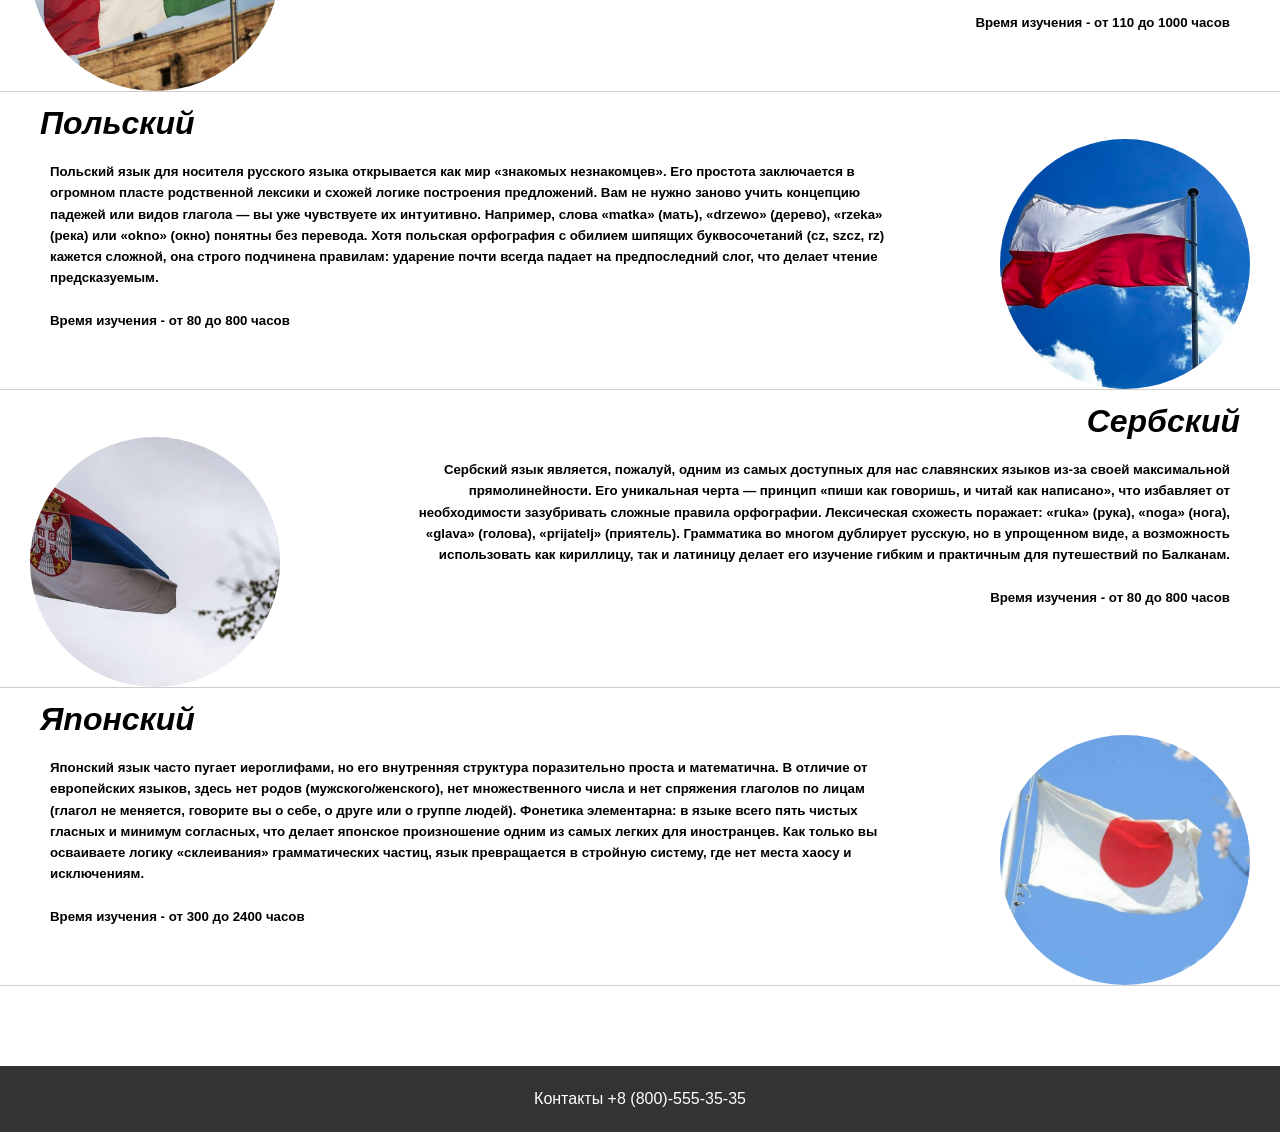
==== commit ff037aaa: "Add files via upload перевод некоторых кнопок, тест, слайдер с отзывами" ====
--- a/courses.html
+++ b/courses.html
@@ -1,164 +1,164 @@
-<!DOCTYPE html>
-<html lang="en">
-<head>
-    <meta charset="UTF-8">
-    <title>Курсы</title>
-    <link rel="stylesheet" href="styles/style.css">
-</head>
-<body>
-    <div class="page-content">
-    <script src="lang.js"></script>
-    <header>
-            <a href="index.html" data-lang-key="main">Главная</a>
-            <a href="courses.html" data-lang-key="courses">Курсы</a>
-            <a href="teachers.html" data-lang-key="teach">Преподаватели</a>
-            
-            <!-- Выпадающий список языков -->
-            <div class="lang-dropdown" id="langDropdown">
-                <button class="lang-dropdown-btn" onclick="toggleLangDropdown()">
-                    <span id="currentLang">RU</span>
-                </button>
-                <div class="lang-dropdown-menu">
-                    <button onclick="changeLanguage('ru')" class="lang-option active" data-lang="ru">Русский</button>
-                    <button onclick="changeLanguage('en')" class="lang-option" data-lang="en">English</button>
-                    <button onclick="changeLanguage('lv')" class="lang-option" data-lang="lv">Latviešu</button>
-                </div>
-            </div>
-    </header>
-    <div class="mainCourse">
-        <h1 data-lang-key="our_course">Наши курсы:</h1>
-
-        <div class="course-lang">
-            <p class="eng-para" data-lang-key="eng_c">Английский</p>
-            <div class="r-img-flag">
-                <img src="styles/britain-flag.jpg">
-                <h5>Английский язык - самый простой для изучения и является отличным выбором для начала изучения языков. Состоит в германских корнях, что при его изучений упрощает изучение других языков из того же происхождения. Не имеет падежей и родов, а также берёт заимствование от латинских языков<br>(например: re'cord(фран.) - record - запись) 
-                    <br><br>Время изучения - от 120 до 900 часов
-                </h5>
-            </div>
-        </div>
-
-        <div class="course-lang">
-            <p class="span-para" data-lang-key="spa_c">Испанский</p>
-            <div class="l-img-flag">
-                <h5>Испанский язык, по словам большинства филологов, является самым простым для изучения. Его главный сеекрет - это чтеие по принципу "как пишется, так и произноится", всегда чёткие и без редукции. не имеет падежей, но имеет знакомые слова, заимствованные от латинского. Однако лёгкость испанского не отменяет его глубины, завязанный на двух формах прошедшего временни и вспомогательных глаголов. А богатая культура делает его изучение в разы увлекательней.
-                    <br><br> Время изучения - от 60 до 800 часов 
-                </h5>
-                <img src="styles/spain-flag.jpg">
-            </div>
-        </div>
-
-        <div class="course-lang">
-            <p class="eng-para" data-lang-key="fra_c">Французский</p>
-            <div class="r-img-flag">
-                <img src="styles/french-flag.jpg">
-                <h5>Французский язык — это воплощение аналитической стройности и богатейшего мирового наследия, которое для носителя русского языка открывается через узнаваемую лексику, вроде «дежавю» или «авангард», и отсутствие запутанной системы падежей. Его простота заключается в строгом порядке слов и логичной структуре, однако она уравновешивается сложностью капризной фонетики с ее носовыми звуками и коварными непроизносимыми буквами, а также обилием глагольных времен и исключений. Это язык не только великой классической литературы и философии Просвещения, но и живой мост между континентами: от изысканных парижских салонов до энергичных культур Африки и Квебека. Владение им дает уникальный ключ к пониманию основ дипломатии, высокой моды и гастрономии, превращая процесс обучения в глубокое погружение в историю цивилизации, которая веками задавала эстетические и интеллектуальные стандарты всему миру.
-                    <br><br>Время изучения - от 100 до 1000 часов
-                </h5>
-            </div>
-        </div>
-<!-- добавленны фото и описание -Бодя -->
-                <div class="course-lang">
-            <p class="span-para" data-lang-key="ger_c">Немецкий</p>
-            <div class="l-img-flag">
-                <h5>Немецкий язык логичен и предсказуем, напоминая конструктор, где новые слова создаются путем простого соединения уже известных понятий. Его главная особенность — четкие правила чтения и произношения, которые почти не имеют исключений: как слово пишется, так оно и звучит. Грамматическая система опирается на строгий порядок слов, что делает структуру предложений прозрачной и понятной. Несмотря на наличие падежей и родов, логика языка позволяет быстро освоить базу, так как многие слова имеют общие корни с английским, а правописание подчиняется единым стандартам.
-                    <br><br> Время изучения - от 60 до 800 часов 
-                </h5>
-                <img src="styles/german-flag.jpg">
-            </div>
-        </div>
-
-        <div class="course-lang">
-            <p class="eng-para" data-lang-key="ita_c">Итальянский</p>
-            <div class="r-img-flag">
-                <img src="styles/italian-flag.jpg">
-                <h5>Итальянский язык заслуженно считается одним из самых приятных для изучения благодаря своей исключительной музыкальности и фонетической простоте. Его главная особенность — четкое произношение: здесь нет «проглатываемых» окончаний или нечитаемых букв, как во французском или английском. Почти все слова заканчиваются на гласные, что создает естественный ритм речи. Грамматика достаточно логична, а отсутствие падежей у существительных значительно упрощает старт. Кроме того, огромное количество слов латинского происхождения уже знакомо нам через международную лексику, что позволяет быстро набирать словарный запас.
-                    <br><br>Время изучения - от 110 до 1000 часов
-                </h5>
-            </div>
-        </div>
-                </div>
-
-                <div class="course-lang">
-            <p class="span-para" data-lang-key="pol_c">Польский</p>
-            <div class="l-img-flag">
-                <h5>Польский язык для носителя русского языка открывается как мир «знакомых незнакомцев». Его простота заключается в огромном пласте родственной лексики и схожей логике построения предложений. Вам не нужно заново учить концепцию падежей или видов глагола — вы уже чувствуете их интуитивно. Например, слова «matka» (мать), «drzewo» (дерево), «rzeka» (река) или «okno» (окно) понятны без перевода. Хотя польская орфография с обилием шипящих буквосочетаний (cz, szcz, rz) кажется сложной, она строго подчинена правилам: ударение почти всегда падает на предпоследний слог, что делает чтение предсказуемым.
-                    <br><br> Время изучения - от 80 до 800 часов 
-                </h5>
-                <img src="styles/polish-flag.jpg">
-            </div>
-        </div>
-
-                <div class="course-lang">
-            <p class="eng-para" data-lang-key="ser_c">Сербский</p>
-            <div class="r-img-flag">
-                <img src="styles/serbian-flag.jpg">
-                <h5>Сербский язык является, пожалуй, одним из самых доступных для нас славянских языков из-за своей максимальной прямолинейности. Его уникальная черта — принцип «пиши как говоришь, и читай как написано», что избавляет от необходимости зазубривать сложные правила орфографии. Лексическая схожесть поражает: «ruka» (рука), «noga» (нога), «glava» (голова), «prijatelj» (приятель). Грамматика во многом дублирует русскую, но в упрощенном виде, а возможность использовать как кириллицу, так и латиницу делает его изучение гибким и практичным для путешествий по Балканам.
-                    <br><br>Время изучения - от 80 до 800 часов
-                </h5>
-            </div>
-        </div>
-
-        <div class="course-lang">
-            <p class="span-para" data-lang-key="jap_c">Японский</p>
-            <div class="l-img-flag">
-                <h5>Японский язык часто пугает иероглифами, но его внутренняя структура поразительно проста и математична. В отличие от европейских языков, здесь нет родов (мужского/женского), нет множественного числа и нет спряжения глаголов по лицам (глагол не меняется, говорите вы о себе, о друге или о группе людей). Фонетика элементарна: в языке всего пять чистых гласных и минимум согласных, что делает японское произношение одним из самых легких для иностранцев. Как только вы осваиваете логику «склеивания» грамматических частиц, язык превращается в стройную систему, где нет места хаосу и исключениям.
-                    <br><br> Время изучения - от 300 до 2400 часов 
-                </h5>
-                <img src="styles/japan-flag.jpg">
-            </div>
-        </div>
-    </div>
-
-    <footer data-lang-key="contact">
-        Контакты +8 (800)-555-35-35
-    </footer>
-    </div>
-    
-    <!-- Модальное окно авторизации/регистрации -->
-    <div id="authModal" class="modal-overlay" onclick="handleModalClick(event)">
-        <div class="modal-window">
-            <button class="modal-close" onclick="closeAuthModal()">&times;</button>
-            <h2 id="modalTitle">Вход</h2>
-            
-            <!-- Форма входа -->
-            <form id="loginForm" class="auth-form" onsubmit="handleLogin(event)">
-                <input type="email" id="loginEmail" placeholder="Email" required>
-                <input type="password" id="loginPassword" placeholder="Пароль" required>
-                <button type="submit">Войти</button>
-                <div id="errorMessage" class="error-message"></div>
-                <div id="successMessage" class="success-message"></div>
-            </form>
-            
-            <!-- Форма регистрации -->
-            <form id="registerForm" class="auth-form" style="display: none;" onsubmit="handleRegister(event)">
-                <input type="text" id="registerName" placeholder="Ваше имя" required>
-                <input type="email" id="registerEmail" placeholder="Email" required>
-                <input type="password" id="registerPassword" placeholder="Пароль (мин. 6 символов)" required>
-                <input type="password" id="registerConfirmPassword" placeholder="Подтвердите пароль" required>
-                <button type="submit">Зарегистрироваться</button>
-                <div id="errorMessage" class="error-message"></div>
-                <div id="successMessage" class="success-message"></div>
-            </form>
-            
-            <!-- Информация о пользователе -->
-            <div id="userInfo" class="user-info">
-                <p><strong>Вы вошли как:</strong></p>
-                <p id="userName"></p>
-                <p id="userEmail" style="color: #666; font-size: 14px;"></p>
-                <button class="logout-btn" onclick="handleLogout()">Выйти</button>
-            </div>
-            
-            <!-- Переключатель между входом и регистрацией -->
-            <div class="auth-toggle" id="authToggle">
-                <span id="toggleText">Нет аккаунта?</span>
-                <a id="toggleLink" onclick="showRegister()">Зарегистрироваться</a>
-            </div>
-        </div>
-    </div>
-    
-    <!-- Подключение скриптов авторизации -->
-    <script src="auth.js"></script>
-    <script src="modal.js"></script>
-</body>
+<!DOCTYPE html>
+<html lang="en">
+<head>
+    <meta charset="UTF-8">
+    <title data-lang-key="courses">Курсы</title>
+    <link rel="stylesheet" href="styles/style.css">
+</head>
+<body>
+    <div class="page-content">
+    <script src="lang.js"></script>
+    <header>
+            <a href="index.html" data-lang-key="main">Главная</a>
+            <a href="courses.html" data-lang-key="courses">Курсы</a>
+            <a href="teachers.html" data-lang-key="teach">Преподаватели</a>
+            
+            <!-- Выпадающий список языков -->
+            <div class="lang-dropdown" id="langDropdown">
+                <button class="lang-dropdown-btn" onclick="toggleLangDropdown()">
+                    <span id="currentLang">RU</span>
+                </button>
+                <div class="lang-dropdown-menu">
+                    <button onclick="changeLanguage('ru')" class="lang-option active" data-lang="ru">Русский</button>
+                    <button onclick="changeLanguage('en')" class="lang-option" data-lang="en">English</button>
+                    <button onclick="changeLanguage('lv')" class="lang-option" data-lang="lv">Latviešu</button>
+                </div>
+            </div>
+    </header>
+    <div class="mainCourse">
+        <h1 data-lang-key="our_course">Наши курсы:</h1>
+
+        <div class="course-lang">
+            <p class="eng-para" data-lang-key="eng_c">Английский</p>
+            <div class="r-img-flag">
+                <img src="styles/britain-flag.jpg">
+                <h5>Английский язык - самый простой для изучения и является отличным выбором для начала изучения языков. Состоит в германских корнях, что при его изучений упрощает изучение других языков из того же происхождения. Не имеет падежей и родов, а также берёт заимствование от латинских языков<br>(например: re'cord(фран.) - record - запись) 
+                    <br><br>Время изучения - от 120 до 900 часов
+                </h5>
+            </div>
+        </div>
+
+        <div class="course-lang">
+            <p class="span-para" data-lang-key="spa_c">Испанский</p>
+            <div class="l-img-flag">
+                <h5>Испанский язык, по словам большинства филологов, является самым простым для изучения. Его главный сеекрет - это чтеие по принципу "как пишется, так и произноится", всегда чёткие и без редукции. не имеет падежей, но имеет знакомые слова, заимствованные от латинского. Однако лёгкость испанского не отменяет его глубины, завязанный на двух формах прошедшего временни и вспомогательных глаголов. А богатая культура делает его изучение в разы увлекательней.
+                    <br><br> Время изучения - от 60 до 800 часов 
+                </h5>
+                <img src="styles/spain-flag.jpg">
+            </div>
+        </div>
+
+        <div class="course-lang">
+            <p class="eng-para" data-lang-key="fra_c">Французский</p>
+            <div class="r-img-flag">
+                <img src="styles/french-flag.jpg">
+                <h5>Французский язык — это воплощение аналитической стройности и богатейшего мирового наследия, которое для носителя русского языка открывается через узнаваемую лексику, вроде «дежавю» или «авангард», и отсутствие запутанной системы падежей. Его простота заключается в строгом порядке слов и логичной структуре, однако она уравновешивается сложностью капризной фонетики с ее носовыми звуками и коварными непроизносимыми буквами, а также обилием глагольных времен и исключений. Это язык не только великой классической литературы и философии Просвещения, но и живой мост между континентами: от изысканных парижских салонов до энергичных культур Африки и Квебека. Владение им дает уникальный ключ к пониманию основ дипломатии, высокой моды и гастрономии, превращая процесс обучения в глубокое погружение в историю цивилизации, которая веками задавала эстетические и интеллектуальные стандарты всему миру.
+                    <br><br>Время изучения - от 100 до 1000 часов
+                </h5>
+            </div>
+        </div>
+<!-- добавленны фото и описание -Бодя -->
+                <div class="course-lang">
+            <p class="span-para" data-lang-key="ger_c">Немецкий</p>
+            <div class="l-img-flag">
+                <h5>Немецкий язык логичен и предсказуем, напоминая конструктор, где новые слова создаются путем простого соединения уже известных понятий. Его главная особенность — четкие правила чтения и произношения, которые почти не имеют исключений: как слово пишется, так оно и звучит. Грамматическая система опирается на строгий порядок слов, что делает структуру предложений прозрачной и понятной. Несмотря на наличие падежей и родов, логика языка позволяет быстро освоить базу, так как многие слова имеют общие корни с английским, а правописание подчиняется единым стандартам.
+                    <br><br> Время изучения - от 60 до 800 часов 
+                </h5>
+                <img src="styles/german-flag.jpg">
+            </div>
+        </div>
+
+        <div class="course-lang">
+            <p class="eng-para" data-lang-key="ita_c">Итальянский</p>
+            <div class="r-img-flag">
+                <img src="styles/italian-flag.jpg">
+                <h5>Итальянский язык заслуженно считается одним из самых приятных для изучения благодаря своей исключительной музыкальности и фонетической простоте. Его главная особенность — четкое произношение: здесь нет «проглатываемых» окончаний или нечитаемых букв, как во французском или английском. Почти все слова заканчиваются на гласные, что создает естественный ритм речи. Грамматика достаточно логична, а отсутствие падежей у существительных значительно упрощает старт. Кроме того, огромное количество слов латинского происхождения уже знакомо нам через международную лексику, что позволяет быстро набирать словарный запас.
+                    <br><br>Время изучения - от 110 до 1000 часов
+                </h5>
+            </div>
+        </div>
+                </div>
+
+                <div class="course-lang">
+            <p class="span-para" data-lang-key="pol_c">Польский</p>
+            <div class="l-img-flag">
+                <h5>Польский язык для носителя русского языка открывается как мир «знакомых незнакомцев». Его простота заключается в огромном пласте родственной лексики и схожей логике построения предложений. Вам не нужно заново учить концепцию падежей или видов глагола — вы уже чувствуете их интуитивно. Например, слова «matka» (мать), «drzewo» (дерево), «rzeka» (река) или «okno» (окно) понятны без перевода. Хотя польская орфография с обилием шипящих буквосочетаний (cz, szcz, rz) кажется сложной, она строго подчинена правилам: ударение почти всегда падает на предпоследний слог, что делает чтение предсказуемым.
+                    <br><br> Время изучения - от 80 до 800 часов 
+                </h5>
+                <img src="styles/polish-flag.jpg">
+            </div>
+        </div>
+
+                <div class="course-lang">
+            <p class="eng-para" data-lang-key="ser_c">Сербский</p>
+            <div class="r-img-flag">
+                <img src="styles/serbian-flag.jpg">
+                <h5>Сербский язык является, пожалуй, одним из самых доступных для нас славянских языков из-за своей максимальной прямолинейности. Его уникальная черта — принцип «пиши как говоришь, и читай как написано», что избавляет от необходимости зазубривать сложные правила орфографии. Лексическая схожесть поражает: «ruka» (рука), «noga» (нога), «glava» (голова), «prijatelj» (приятель). Грамматика во многом дублирует русскую, но в упрощенном виде, а возможность использовать как кириллицу, так и латиницу делает его изучение гибким и практичным для путешествий по Балканам.
+                    <br><br>Время изучения - от 80 до 800 часов
+                </h5>
+            </div>
+        </div>
+
+        <div class="course-lang">
+            <p class="span-para" data-lang-key="jap_c">Японский</p>
+            <div class="l-img-flag">
+                <h5>Японский язык часто пугает иероглифами, но его внутренняя структура поразительно проста и математична. В отличие от европейских языков, здесь нет родов (мужского/женского), нет множественного числа и нет спряжения глаголов по лицам (глагол не меняется, говорите вы о себе, о друге или о группе людей). Фонетика элементарна: в языке всего пять чистых гласных и минимум согласных, что делает японское произношение одним из самых легких для иностранцев. Как только вы осваиваете логику «склеивания» грамматических частиц, язык превращается в стройную систему, где нет места хаосу и исключениям.
+                    <br><br> Время изучения - от 300 до 2400 часов 
+                </h5>
+                <img src="styles/japan-flag.jpg">
+            </div>
+        </div>
+    </div>
+
+    <footer data-lang-key="contact">
+        Контакты +8 (800)-555-35-35
+    </footer>
+    </div>
+    
+    <!-- Модальное окно авторизации/регистрации -->
+    <div id="authModal" class="modal-overlay" onclick="handleModalClick(event)">
+        <div class="modal-window">
+            <button class="modal-close" onclick="closeAuthModal()">&times;</button>
+            <h2 id="modalTitle">Вход</h2>
+            
+            <!-- Форма входа -->
+            <form id="loginForm" class="auth-form" onsubmit="handleLogin(event)">
+                <input type="email" id="loginEmail" placeholder="Email" required>
+                <input type="password" id="loginPassword" placeholder="Пароль" required>
+                <button type="submit" data-lang-key="log_in">Войти</button>
+                <div id="errorMessage" class="error-message"></div>
+                <div id="successMessage" class="success-message"></div>
+            </form>
+            
+            <!-- Форма регистрации -->
+            <form id="registerForm" class="auth-form" style="display: none;" onsubmit="handleRegister(event)">
+                <input type="text" id="registerName" placeholder="Ваше имя" required>
+                <input type="email" id="registerEmail" placeholder="Email" required>
+                <input type="password" id="registerPassword" placeholder="Пароль (мин. 6 символов)" required>
+                <input type="password" id="registerConfirmPassword" placeholder="Подтвердите пароль" required>
+                <button type="submit" data-lang-key="reg">Зарегистрироваться</button>
+                <div id="errorMessage" class="error-message"></div>
+                <div id="successMessage" class="success-message"></div>
+            </form>
+            
+            <!-- Информация о пользователе -->
+            <div id="userInfo" class="user-info">
+                <p><strong>Вы вошли как:</strong></p>
+                <p id="userName"></p>
+                <p id="userEmail" style="color: #666; font-size: 14px;"></p>
+                <button class="logout-btn" onclick="handleLogout()">Выйти</button>
+            </div>
+            
+            <!-- Переключатель между входом и регистрацией -->
+            <div class="auth-toggle" id="authToggle">
+                <span id="toggleText" data-lang-key="no_acc">Нет аккаунта?</span>
+                <a id="toggleLink" onclick="showRegister()" data-lang-key="reg">Зарегистрироваться</a>
+            </div>
+        </div>
+    </div>
+    
+    <!-- Подключение скриптов авторизации -->
+    <script src="auth.js"></script>
+    <script src="modal.js"></script>
+</body>
 </html>
--- a/styles/style.css
+++ b/styles/style.css
@@ -1,523 +1,720 @@
-/* Базовые настройки */
-body {
-  font-family: "Segoe UI", Tahoma, Geneva, Verdana, sans-serif;
-  margin: 0;
-  line-height: 1.6;
-  min-height: 100vh;
-  /* Деловой градиент на фон всей страницы - сочетание с белым, серым и желтым */
-  background: linear-gradient(135deg, #1a1a2e 0%, #2d3436 50%, #636e72 100%);
-  background-attachment: fixed;
-  background-size: cover;
-}
-
-/* Контейнер для контента поверх градиента */
-.page-content {
-  background: rgba(255, 255, 255, 0.97);
-  min-height: 100vh;
-  padding-bottom: 80px;
-  box-shadow: 0 0 50px rgba(0, 0, 0, 0.3);
-}
-
-/* Шапка */
-header {
-  background: linear-gradient(135deg, #1a1a2e 0%, #2d3436 100%);
-  padding: 1rem;
-  text-align: center;
-  display: flex;
-  justify-content: center;
-  align-items: center;
-  flex-wrap: wrap;
-  gap: 10px;
-}
-
-header a {
-  color: white;
-  text-decoration: none;
-  margin: 0 15px;
-  font-weight: bold;
-  transition: color 0.3s ease;
-}
-
-header a:hover {
-  color: #f7d794; /* Золотисто-желтый цвет при наведении */
-}
-
-/* Контейнер для языкового селектора */
-.lang-selector-container {
-  position: relative;
-  margin-left: 20px;
-}
-
-/* Стиль для выпадающего списка языков */
-.lang-dropdown {
-  position: relative;
-  display: inline-block;
-}
-
-.lang-dropdown-btn {
-  background: linear-gradient(135deg, #f7d794 0%, #e1b12c 100%);
-  color: #1a1a2e;
-  border: none;
-  padding: 8px 16px;
-  border-radius: 6px;
-  cursor: pointer;
-  font-weight: bold;
-  font-size: 14px;
-  transition: all 0.3s ease;
-  display: flex;
-  align-items: center;
-  gap: 8px;
-  box-shadow: 0 2px 8px rgba(247, 215, 148, 0.3);
-}
-
-.lang-dropdown-btn:hover {
-  background: linear-gradient(135deg, #e1b12c 0%, #f7d794 100%);
-  transform: translateY(-2px);
-  box-shadow: 0 4px 12px rgba(247, 215, 148, 0.5);
-}
-
-.lang-dropdown-btn::after {
-  content: '▼';
-  font-size: 10px;
-  transition: transform 0.3s ease;
-}
-
-.lang-dropdown.active .lang-dropdown-btn::after {
-  transform: rotate(180deg);
-}
-
-.lang-dropdown-menu {
-  display: none;
-  position: absolute;
-  top: 100%;
-  right: 0;
-  background: white;
-  min-width: 120px;
-  box-shadow: 0 8px 20px rgba(0, 0, 0, 0.2);
-  border-radius: 8px;
-  overflow: hidden;
-  z-index: 100;
-  margin-top: 5px;
-}
-
-.lang-dropdown.active .lang-dropdown-menu {
-  display: block;
-  animation: slideDown 0.3s ease;
-}
-
-@keyframes slideDown {
-  from {
-    opacity: 0;
-    transform: translateY(-10px);
-  }
-  to {
-    opacity: 1;
-    transform: translateY(0);
-  }
-}
-
-.lang-dropdown-menu button {
-  display: block;
-  width: 100%;
-  padding: 12px 16px;
-  background: none;
-  border: none;
-  text-align: left;
-  cursor: pointer;
-  font-size: 14px;
-  color: #2c3e50;
-  transition: background 0.2s ease;
-  border-bottom: 1px solid #f0f0f0;
-}
-
-.lang-dropdown-menu button:last-child {
-  border-bottom: none;
-}
-
-.lang-dropdown-menu button:hover {
-  background: linear-gradient(135deg, #f7d794 0%, #ffeaa7 100%);
-  color: #1a1a2e;
-}
-
-.lang-dropdown-menu button.active {
-  background: linear-gradient(135deg, #1a1a2e 0%, #2d3436 100%);
-  color: white;
-}
-
-/* Заголовок */
-h1 {
-  text-align: center;
-  margin: 40px 0;
-}
-
-/* Сетка курсов */
-main {
-  max-width: 1200px;
-  margin: 0 auto;
-  padding: 20px;
-}
-
-.main-courses {
-  display: grid;
-  /* repeat(auto-fit...) — это круто, но добавим управление высотой строк */
-  grid-template-columns: repeat(auto-fit, minmax(250px, 1fr)); 
-  grid-auto-rows: 1fr; /* Это заставит все карточки в ряду быть одной высоты */
-  gap: 20px;
-  margin-bottom: 20px;
-}
-
-.course {
-  background: #f4f4f4;
-  border: 1px solid #ddd;
-  border-radius: 8px;
-  padding: 20px;
-  text-align: center;
-  transition: transform 0.2s;
-  display: flex;
-  flex-direction: column;
-}
-
-.course:hover {
-  transform: translateY(-5px);
-  box-shadow: 0 5px 15px rgba(0, 0, 0, 0.1);
-}
-
-/* класс кнопок смены языка(не используется) -Бодя*/
-
-/* .langs {
-  text-align: right;
-} */
-
-/* Футер */
-footer {
-  background: #333;
-  color: white;
-  text-align: center;
-  padding: 20px;
-  margin-top: 80px;
-}
-
-/* Контейнер для всех учителей */
-.course-teachers {
-  display: flex;
-  flex-wrap: wrap; /* Чтобы карточки переносились на новую строку */
-  justify-content: center;
-  gap: 30px;
-  padding: 20px;
-}
-
-/* Сама карточка */
-.teacher {
-  background: #fff;
-  border: 1px solid #eee;
-  border-radius: 12px;
-  width: 280px;
-  overflow: hidden; /* Чтобы скруглить углы у картинки внутри */
-  box-shadow: 0 4px 6px rgba(0, 0, 0, 0.05);
-  text-align: center;
-  transition: 0.3s;
-}
-
-.teacher:hover {
-  box-shadow: 0 10px 20px rgba(0, 0, 0, 0.1);
-}
-
-/* использовался такой атрибут для фотографии преподавателей -Бодя */
-.teacher-photo img {
-  width: 170px;
-  height: 170px;
-  margin-top: 20px;
-  border-radius: 50%;
-  object-fit: cover;
-}
-
-.teacher-info {
-  padding: 15px;
-}
-
-.specialty {
-  color: #007bff;
-  font-weight: bold;
-  margin: 5px 0;
-}
-/* описание преподавателя -Бодя */
-.bio {
-  margin-bottom: 10px;
-  font-size: 11pt;
-}
-
-/* доп. информация(стаж) -Бодя */
-.add-bio{
-  color: #7c7c7c;
-  font-size: 10pt;
-  font-style: italic;
-  margin-bottom: 20px;
-}
-.btn-contact {
-  background-color: #333;
-  color: white;
-  border: none;
-  padding: 10px 20px;
-  border-radius: 5px;
-  cursor: pointer;
-  margin-top: 10px;
-  background-color: #ffffff;
-}
-
-.btn-contact:hover {
-  background-color: #555;
-}
-
-.course-button {
-  margin-top: auto;
-  align-self: center; 
-  display: inline-block; 
-  padding: 10px 20px;
-  background: linear-gradient(135deg, #f7d794 0%, #e1b12c 100%);
-  color: #1a1a2e;
-  border: none;
-  border-radius: 6px;
-  font-weight: bold;
-  cursor: pointer;
-  box-shadow: 0 4px 12px rgba(247, 215, 148, 0.3);
-  transition: all 0.3s ease;
-}
-
-.course-button:hover {
-  background: linear-gradient(135deg, #e1b12c 0%, #f7d794 100%);
-  transform: translateY(-2px);
-  box-shadow: 0 6px 16px rgba(247, 215, 148, 0.5);
-}
-
-.r-img-flag img{
-  width: 250px;
-  height: 250px;
-  border-radius: 200px;
-  object-fit: cover;
-}
-
-.l-img-flag img{
-  width: 250px;
-  height: 250px;
-  border-radius: 200px;
-  object-fit: cover;
-}
-
-
-.eng-para{
-  font: italic normal bold 32px/1 "Roboto", sans-serif;
-  text-align: right;
-  padding-right: 40px;
-  margin: 0;
-}
-
-.r-img-flag {
-  display:flex;
-  padding-left: 30px;
-}
-
-.l-img-flag {
-  display: flex;
-  justify-content: flex-end;
-  padding-right: 30px;
-}
-
-.r-img-flag h5{
-  padding: 0px 50px 0px 100px;
-  text-align: right;
-  
-}
-
-.l-img-flag h5{
-  padding: 0px 100px 0px 50px;
-  text-align: left;
-}
-
-.span-para{  
-  font: italic normal bold 32px/1 "Roboto", sans-serif;
-  text-align: left;
-  padding-left: 40px;
-  margin: 0;
-}
-
-.course-lang{
-  padding: bottom 15px;
-  padding-top: 15px;
-  border-bottom: 1px solid #cdcdcd;
-  transform: scale(1);
-  transition: 0.5s;
-}
-/* модальное окно */
-.modal-overlay {
-  display: none;
-  position: fixed;
-  top: 0;
-  left: 0;
-  width: 100%;
-  height: 100%;
-  background: rgba(0, 0, 0, 0.6);
-  z-index: 1000;
-  justify-content: center;
-  align-items: center;
-}
-
-.modal-overlay.active {
-  display: flex;
-}
-
-.modal-window {
-  background: white;
-  padding: 40px;
-  border-radius: 12px;
-  box-shadow: 0 10px 30px rgba(0, 0, 0, 0.3);
-  max-width: 400px;
-  width: 90%;
-  position: relative;
-}
-
-.modal-close {
-  position: absolute;
-  top: 15px;
-  right: 15px;
-  background: none;
-  border: none;
-  font-size: 24px;
-  cursor: pointer;
-  color: #666;
-}
-
-.modal-close:hover {
-  color: #333;
-}
-
-.modal-window h2 {
-  margin-top: 0;
-  text-align: center;
-  color: #333;
-}
-
-.auth-form {
-  display: flex;
-  flex-direction: column;
-  gap: 15px;
-}
-
-.auth-form input {
-  padding: 12px 15px;
-  border: 1px solid #ddd;
-  border-radius: 6px;
-  font-size: 14px;
-}
-
-.auth-form input:focus {
-  outline: none;
-  border-color: #1a1a2e;
-  box-shadow: 0 0 0 2px rgba(26, 26, 46, 0.2);
-}
-
-.auth-form button {
-  background: linear-gradient(135deg, #1a1a2e 0%, #2d3436 100%);
-  color: white;
-  border: none;
-  padding: 12px;
-  border-radius: 6px;
-  font-size: 16px;
-  font-weight: bold;
-  cursor: pointer;
-  transition: transform 0.2s, box-shadow 0.2s;
-}
-
-.auth-form button:hover {
-  transform: translateY(-2px);
-  box-shadow: 0 5px 15px rgba(26, 26, 46, 0.4);
-}
-
-.auth-toggle {
-  text-align: center;
-  margin-top: 15px;
-  color: #666;
-}
-
-.auth-toggle a {
-  color: #2c3e50;
-  text-decoration: none;
-  font-weight: bold;
-  cursor: pointer;
-}
-
-.auth-toggle a:hover {
-  text-decoration: underline;
-  color: #e1b12c;
-}
-
-.user-info {
-  display: none;
-  text-align: center;
-  padding: 20px;
-}
-
-.user-info.active {
-  display: block;
-}
-
-.user-info p {
-  margin: 10px 0;
-  color: #333;
-}
-
-.logout-btn {
-  background: #e74c3c;
-  color: white;
-  border: none;
-  padding: 10px 20px;
-  border-radius: 6px;
-  cursor: pointer;
-  margin-top: 10px;
-}
-
-.logout-btn:hover {
-  background: #c0392b;
-}
-
-/* Кнопка авторизации в шапке */
-#headerAuthBtn {
-  margin-left: 20px;
-  padding: 8px 16px;
-  background: linear-gradient(135deg, #f7d794 0%, #e1b12c 100%);
-  color: #1a1a2e;
-  border: none;
-  border-radius: 6px;
-  cursor: pointer;
-  font-weight: bold;
-  transition: all 0.3s ease;
-  box-shadow: 0 2px 8px rgba(247, 215, 148, 0.3);
-}
-
-#headerAuthBtn:hover {
-  background: linear-gradient(135deg, #e1b12c 0%, #f7d794 100%);
-  transform: translateY(-2px);
-  box-shadow: 0 4px 12px rgba(247, 215, 148, 0.5);
-}
-
-.error-message {
-  color: #e74c3c;
-  font-size: 13px;
-  text-align: center;
-  display: none;
-}
-
-.error-message.visible {
-  display: block;
-}
-
-.success-message {
-  color: #27ae60;
-  font-size: 13px;
-  text-align: center;
-  display: none;
-}
-
-.course-lang:hover{
-  border-bottom: 1px solid white;
-  transform: scale(0.97);
+/* Базовые настройки */
+body {
+  font-family: "Segoe UI", Tahoma, Geneva, Verdana, sans-serif;
+  margin: 0;
+  line-height: 1.6;
+  min-height: 100vh;
+  /* Деловой градиент на фон всей страницы - сочетание с белым, серым и желтым */
+  background: linear-gradient(135deg, #1a1a2e 0%, #2d3436 50%, #636e72 100%);
+  background-attachment: fixed;
+  background-size: cover;
+  display: flex;
+  flex-direction: column;
+}
+
+/* Контейнер для контента поверх градиента */
+.page-content {
+  background: rgba(255, 255, 255, 0.97);
+  flex: 1;
+  padding-bottom: 80px;
+  box-shadow: 0 0 50px rgba(0, 0, 0, 0.3);
+}
+
+/* Шапка */
+header {
+  background: linear-gradient(135deg, #1a1a2e 0%, #2d3436 100%);
+  padding: 1rem;
+  text-align: center;
+  display: flex;
+  justify-content: center;
+  align-items: center;
+  flex-wrap: wrap;
+  gap: 10px;
+}
+
+header a {
+  color: white;
+  text-decoration: none;
+  margin: 0 15px;
+  font-weight: bold;
+  transition: color 0.3s ease;
+}
+
+header a:hover {
+  color: #f7d794; /* Золотисто-желтый цвет при наведении */
+}
+
+/* Контейнер для языкового селектора */
+.lang-selector-container {
+  position: relative;
+  margin-left: 20px;
+}
+
+/* Стиль для выпадающего списка языков */
+.lang-dropdown {
+  position: relative;
+  display: inline-block;
+}
+
+.lang-dropdown-btn {
+  background: linear-gradient(135deg, #f7d794 0%, #e1b12c 100%);
+  color: #1a1a2e;
+  border: none;
+  padding: 8px 16px;
+  border-radius: 6px;
+  cursor: pointer;
+  font-weight: bold;
+  font-size: 14px;
+  transition: all 0.3s ease;
+  display: flex;
+  align-items: center;
+  gap: 8px;
+  box-shadow: 0 2px 8px rgba(247, 215, 148, 0.3);
+}
+
+.lang-dropdown-btn:hover {
+  background: linear-gradient(135deg, #e1b12c 0%, #f7d794 100%);
+  transform: translateY(-2px);
+  box-shadow: 0 4px 12px rgba(247, 215, 148, 0.5);
+}
+
+.lang-dropdown-btn::after {
+  content: '▼';
+  font-size: 10px;
+  transition: transform 0.3s ease;
+}
+
+.lang-dropdown.active .lang-dropdown-btn::after {
+  transform: rotate(180deg);
+}
+
+.lang-dropdown-menu {
+  display: none;
+  position: absolute;
+  top: 100%;
+  right: 0;
+  background: white;
+  min-width: 120px;
+  box-shadow: 0 8px 20px rgba(0, 0, 0, 0.2);
+  border-radius: 8px;
+  overflow: hidden;
+  z-index: 100;
+  margin-top: 5px;
+}
+
+.lang-dropdown.active .lang-dropdown-menu {
+  display: block;
+  animation: slideDown 0.3s ease;
+}
+
+@keyframes slideDown {
+  from {
+    opacity: 0;
+    transform: translateY(-10px);
+  }
+  to {
+    opacity: 1;
+    transform: translateY(0);
+  }
+}
+
+.lang-dropdown-menu button {
+  display: block;
+  width: 100%;
+  padding: 12px 16px;
+  background: none;
+  border: none;
+  text-align: left;
+  cursor: pointer;
+  font-size: 14px;
+  color: #2c3e50;
+  transition: background 0.2s ease;
+  border-bottom: 1px solid #f0f0f0;
+}
+
+.lang-dropdown-menu button:last-child {
+  border-bottom: none;
+}
+
+.lang-dropdown-menu button:hover {
+  background: linear-gradient(135deg, #f7d794 0%, #ffeaa7 100%);
+  color: #1a1a2e;
+}
+
+.lang-dropdown-menu button.active {
+  background: linear-gradient(135deg, #1a1a2e 0%, #2d3436 100%);
+  color: white;
+}
+
+/* Заголовок */
+h1 {
+  text-align: center;
+  margin: 40px 0;
+}
+
+/* Сетка курсов */
+main {
+  max-width: 1200px;
+  margin: 0 auto;
+  padding: 20px;
+}
+
+.main-courses {
+  display: grid;
+  /* repeat(auto-fit...) — это круто, но добавим управление высотой строк */
+  grid-template-columns: repeat(auto-fit, minmax(250px, 1fr)); 
+  grid-auto-rows: 1fr; /* Это заставит все карточки в ряду быть одной высоты */
+  gap: 20px;
+  margin-bottom: 20px;
+}
+
+.course {
+  background: #f4f4f4;
+  border: 1px solid #ddd;
+  border-radius: 8px;
+  padding: 20px;
+  text-align: center;
+  transition: transform 0.2s;
+  display: flex;
+  flex-direction: column;
+}
+
+.course:hover {
+  transform: translateY(-5px);
+  box-shadow: 0 5px 15px rgba(0, 0, 0, 0.1);
+}
+
+/* класс кнопок смены языка(не используется) -Бодя*/
+
+/* .langs {
+  text-align: right;
+} */
+
+/* Футер */
+footer {
+  background: #333;
+  color: white;
+  text-align: center;
+  padding: 20px;
+  margin-top: 0; 
+}
+
+/* Контейнер для всех учителей */
+.course-teachers {
+  display: flex;
+  flex-wrap: wrap; /* Чтобы карточки переносились на новую строку */
+  justify-content: center;
+  gap: 30px;
+  padding: 20px;
+}
+
+/* Сама карточка */
+.teacher {
+  background: #fff;
+  border: 1px solid #eee;
+  border-radius: 12px;
+  width: 280px;
+  overflow: hidden; /* Чтобы скруглить углы у картинки внутри */
+  box-shadow: 0 4px 6px rgba(0, 0, 0, 0.05);
+  text-align: center;
+  transition: 0.3s;
+}
+
+.teacher:hover {
+  box-shadow: 0 10px 20px rgba(0, 0, 0, 0.1);
+}
+
+/* использовался такой атрибут для фотографии преподавателей -Бодя */
+.teacher-photo img {
+  width: 170px;
+  height: 170px;
+  margin-top: 20px;
+  border-radius: 50%;
+  object-fit: cover;
+}
+
+.teacher-info {
+  padding: 15px;
+}
+
+.specialty {
+  color: #007bff;
+  font-weight: bold;
+  margin: 5px 0;
+}
+/* описание преподавателя -Бодя */
+.bio {
+  margin-bottom: 10px;
+  font-size: 11pt;
+}
+
+/* доп. информация(стаж) -Бодя */
+.add-bio{
+  color: #7c7c7c;
+  font-size: 10pt;
+  font-style: italic;
+  margin-bottom: 20px;
+}
+.btn-contact {
+  background-color: #333;
+  color: white;
+  border: none;
+  padding: 10px 20px;
+  border-radius: 5px;
+  cursor: pointer;
+  margin-top: 10px;
+  background-color: #ffffff;
+}
+
+.btn-contact:hover {
+  background-color: #555;
+}
+
+.course-button {
+  margin-top: auto;
+  align-self: center; 
+  display: inline-block; 
+  padding: 10px 20px;
+  background: linear-gradient(135deg, #f7d794 0%, #e1b12c 100%);
+  color: #1a1a2e;
+  border: none;
+  border-radius: 6px;
+  font-weight: bold;
+  cursor: pointer;
+  box-shadow: 0 4px 12px rgba(247, 215, 148, 0.3);
+  transition: all 0.3s ease;
+}
+
+.course-button:hover {
+  background: linear-gradient(135deg, #e1b12c 0%, #f7d794 100%);
+  transform: translateY(-2px);
+  box-shadow: 0 6px 16px rgba(247, 215, 148, 0.5);
+}
+
+.r-img-flag img{
+  width: 250px;
+  height: 250px;
+  border-radius: 200px;
+  object-fit: cover;
+}
+
+.l-img-flag img{
+  width: 250px;
+  height: 250px;
+  border-radius: 200px;
+  object-fit: cover;
+}
+
+
+.eng-para{
+  font: italic normal bold 32px/1 "Roboto", sans-serif;
+  text-align: right;
+  padding-right: 40px;
+  margin: 0;
+}
+
+.r-img-flag {
+  display:flex;
+  padding-left: 30px;
+}
+
+.l-img-flag {
+  display: flex;
+  justify-content: flex-end;
+  padding-right: 30px;
+}
+
+.r-img-flag h5{
+  padding: 0px 50px 0px 100px;
+  text-align: right;
+  
+}
+
+.l-img-flag h5{
+  padding: 0px 100px 0px 50px;
+  text-align: left;
+}
+
+.span-para{  
+  font: italic normal bold 32px/1 "Roboto", sans-serif;
+  text-align: left;
+  padding-left: 40px;
+  margin: 0;
+}
+
+.course-lang{
+  padding: bottom 15px;
+  padding-top: 15px;
+  border-bottom: 1px solid #cdcdcd;
+  transform: scale(1);
+  transition: 0.5s;
+}
+/* модальное окно */
+.modal-overlay {
+  display: none;
+  position: fixed;
+  top: 0;
+  left: 0;
+  width: 100%;
+  height: 100%;
+  background: rgba(0, 0, 0, 0.6);
+  z-index: 1000;
+  justify-content: center;
+  align-items: center;
+}
+
+.modal-overlay.active {
+  display: flex;
+}
+
+.modal-window {
+  background: white;
+  padding: 40px;
+  border-radius: 12px;
+  box-shadow: 0 10px 30px rgba(0, 0, 0, 0.3);
+  max-width: 400px;
+  width: 90%;
+  position: relative;
+}
+
+.modal-close {
+  position: absolute;
+  top: 15px;
+  right: 15px;
+  background: none;
+  border: none;
+  font-size: 24px;
+  cursor: pointer;
+  color: #666;
+}
+
+.modal-close:hover {
+  color: #333;
+}
+
+.modal-window h2 {
+  margin-top: 0;
+  text-align: center;
+  color: #333;
+}
+
+.auth-form {
+  display: flex;
+  flex-direction: column;
+  gap: 15px;
+}
+
+.auth-form input {
+  padding: 12px 15px;
+  border: 1px solid #ddd;
+  border-radius: 6px;
+  font-size: 14px;
+}
+
+.auth-form input:focus {
+  outline: none;
+  border-color: #1a1a2e;
+  box-shadow: 0 0 0 2px rgba(26, 26, 46, 0.2);
+}
+
+.auth-form button {
+  background: linear-gradient(135deg, #1a1a2e 0%, #2d3436 100%);
+  color: white;
+  border: none;
+  padding: 12px;
+  border-radius: 6px;
+  font-size: 16px;
+  font-weight: bold;
+  cursor: pointer;
+  transition: transform 0.2s, box-shadow 0.2s;
+}
+
+.auth-form button:hover {
+  transform: translateY(-2px);
+  box-shadow: 0 5px 15px rgba(26, 26, 46, 0.4);
+}
+
+.auth-toggle {
+  text-align: center;
+  margin-top: 15px;
+  color: #666;
+}
+
+.auth-toggle a {
+  color: #2c3e50;
+  text-decoration: none;
+  font-weight: bold;
+  cursor: pointer;
+}
+
+.auth-toggle a:hover {
+  text-decoration: underline;
+  color: #e1b12c;
+}
+
+.user-info {
+  display: none;
+  text-align: center;
+  padding: 20px;
+}
+
+.user-info.active {
+  display: block;
+}
+
+.user-info p {
+  margin: 10px 0;
+  color: #333;
+}
+
+.logout-btn {
+  background: #e74c3c;
+  color: white;
+  border: none;
+  padding: 10px 20px;
+  border-radius: 6px;
+  cursor: pointer;
+  margin-top: 10px;
+}
+
+.logout-btn:hover {
+  background: #c0392b;
+}
+
+/* Кнопка авторизации в шапке */
+#headerAuthBtn {
+  margin-left: 20px;
+  padding: 8px 16px;
+  background: linear-gradient(135deg, #f7d794 0%, #e1b12c 100%);
+  color: #1a1a2e;
+  border: none;
+  border-radius: 6px;
+  cursor: pointer;
+  font-weight: bold;
+  transition: all 0.3s ease;
+  box-shadow: 0 2px 8px rgba(247, 215, 148, 0.3);
+}
+
+#headerAuthBtn:hover {
+  background: linear-gradient(135deg, #e1b12c 0%, #f7d794 100%);
+  transform: translateY(-2px);
+  box-shadow: 0 4px 12px rgba(247, 215, 148, 0.5);
+}
+
+.error-message {
+  color: #e74c3c;
+  font-size: 13px;
+  text-align: center;
+  display: none;
+}
+
+.error-message.visible {
+  display: block;
+}
+
+.success-message {
+  color: #27ae60;
+  font-size: 13px;
+  text-align: center;
+  display: none;
+}
+
+.course-lang:hover{
+  border-bottom: 1px solid white;
+  transform: scale(0.97);
+}
+
+/* --- Слайдер отзывов --- */
+.reviews-section {
+    max-width: 1000px;
+    margin: 60px auto 40px;
+    padding: 0 20px;
+    text-align: center;
+}
+
+.reviews-section h2 {
+    margin-bottom: 30px;
+    color: #2c3e50;
+    font-size: 2rem;
+}
+
+.slider-container {
+    position: relative;
+    overflow: hidden;
+    border-radius: 12px;
+    background: #fff;
+    box-shadow: 0 4px 15px rgba(0,0,0,0.1);
+    padding: 10px 0;
+}
+
+.slider-track {
+    display: flex;
+    transition: transform 0.4s cubic-bezier(0.25, 1, 0.5, 1);
+}
+
+.review-card {
+    min-width: 100%;
+    padding: 40px 30px;
+    box-sizing: border-box;
+    display: flex;
+    flex-direction: column;
+    align-items: center;
+}
+
+.review-card .stars {
+    color: #f7d794;
+    font-size: 24px;
+    letter-spacing: 4px;
+    margin-bottom: 15px;
+    text-shadow: 0 1px 2px rgba(0,0,0,0.1);
+}
+
+.review-card .review-text {
+    font-weight: bold;
+    color: #444;
+    font-size: 1.05rem;
+    line-height: 1.6;
+    margin-bottom: 20px;
+    max-width: 80%;
+}
+
+.review-card .review-author {
+    font-weight: bold;
+    color: #808080;
+    font-size: 1.1rem;
+    border-top: 2px solid #f7d794;
+    padding-top: 10px;
+    width: fit-content;
+}
+
+.slider-btn {
+    position: absolute;
+    top: 50%;
+    transform: translateY(-50%);
+    background: rgba(255,255,255,0.95);
+    border: 2px solid #f7d794;
+    width: 44px;
+    height: 44px;
+    border-radius: 50%;
+    cursor: pointer;
+    font-size: 20px;
+    color: #1a1a2e;
+    z-index: 10;
+    transition: all 0.3s ease;
+    display: flex;
+    align-items: center;
+    justify-content: center;
+}
+
+.slider-btn:hover {
+    background: linear-gradient(135deg, #f7d794 0%, #e1b12c 100%);
+    color: #1a1a2e;
+    border-color: transparent;
+    transform: translateY(-50%) scale(1.1);
+}
+.prev-btn { 
+
+    left: 15px; 
+
+}
+.next-btn { 
+    right: 15px; 
+}
+
+.slider-dots {
+    display: flex;
+    justify-content: center;
+    gap: 10px;
+    margin-top: 15px;
+}
+.dot {
+    width: 12px;
+    height: 12px;
+    background: #ddd;
+    border-radius: 50%;
+    cursor: pointer;
+    transition: all 0.3s ease;
+}
+.dot:hover { 
+    background: #b0b0b0; 
+}
+
+.dot.active { 
+    background: linear-gradient(135deg, #f7d794 0%, #e1b12c 100%);
+    transform: scale(1.3);
+}
+
+/* --- Стили для теста подбора курса --- */
+.quiz-container {
+  max-width: 800px;
+  margin: 60px auto;
+  background: #fff;
+  border-radius: 12px;
+  padding: 40px;
+  box-shadow: 0 5px 20px rgba(0,0,0,0.1);
+  text-align: center;
+}
+.quiz-subtitle { color: #666; margin-bottom: 30px; font-size: 1.1rem; }
+.quiz-screen { display: none; }
+.quiz-screen.active { display: block; animation: fadeInQuiz 0.4s ease; }
+@keyframes fadeInQuiz { 
+  from { opacity: 0; transform: translateY(10px); } 
+  to { opacity: 1; transform: translateY(0); } 
+}
+.quiz-progress { 
+  width: 100%; background: #eee; height: 8px; 
+  border-radius: 4px; margin-bottom: 20px; overflow: hidden; 
+}
+.progress-bar { 
+  height: 100%; background: linear-gradient(135deg, #f7d794 0%, #e1b12c 100%); 
+  width: 0%; transition: width 0.3s ease; 
+}
+.question-counter { color: #888; font-size: 14px; margin-bottom: 10px; }
+.question-text { font-size: 1.3rem; margin-bottom: 25px; color: #2c3e50; }
+.options-grid { 
+  display: grid; grid-template-columns: 1fr 1fr; gap: 15px; margin-bottom: 25px; 
+}
+.option-btn {
+  padding: 15px;
+  background: #f8f9fa;
+  border: 2px solid #e0e0e0;
+  border-radius: 8px;
+  cursor: pointer;
+  transition: all 0.2s ease;
+  font-size: 15px;
+  color: #333;
+  text-align: left;
+}
+.option-btn:hover { border-color: #f7d794; background: #fffdf5; }
+.option-btn.selected { 
+  border-color: #e1b12c; 
+  background: linear-gradient(135deg, #f7d794 0%, #ffeaa7 100%); 
+  color: #1a1a2e; font-weight: bold; 
+}
+#next-btn { margin-top: 10px; opacity: 0.5; cursor: not-allowed; }
+#next-btn:not([disabled]) { opacity: 1; cursor: pointer; }
+.result-card {
+  background: linear-gradient(135deg, #1a1a2e 0%, #2d3436 100%);
+  color: white;
+  padding: 30px;
+  border-radius: 12px;
+  margin-top: 20px;
+}
+.result-card h2 { margin: 0 0 10px; font-size: 2rem; color: #f7d794; }
+.result-card p { font-size: 1.1rem; line-height: 1.6; margin-bottom: 20px; }
+@media (max-width: 600px) { .options-grid { grid-template-columns: 1fr; } }
+
+.test-button {
+  margin-top: auto;
+  align-self: center; 
+  display: inline-block; 
+  padding: 10px 20px;
+  background: linear-gradient(135deg, #f7d794 0%, #e1b12c 100%);
+  color: #1a1a2e;
+  border: none;
+  border-radius: 6px;
+  font-weight: bold;
+  cursor: pointer;
+  box-shadow: 0 4px 12px rgba(247, 215, 148, 0.3);
+  transition: all 0.3s ease;
 }
